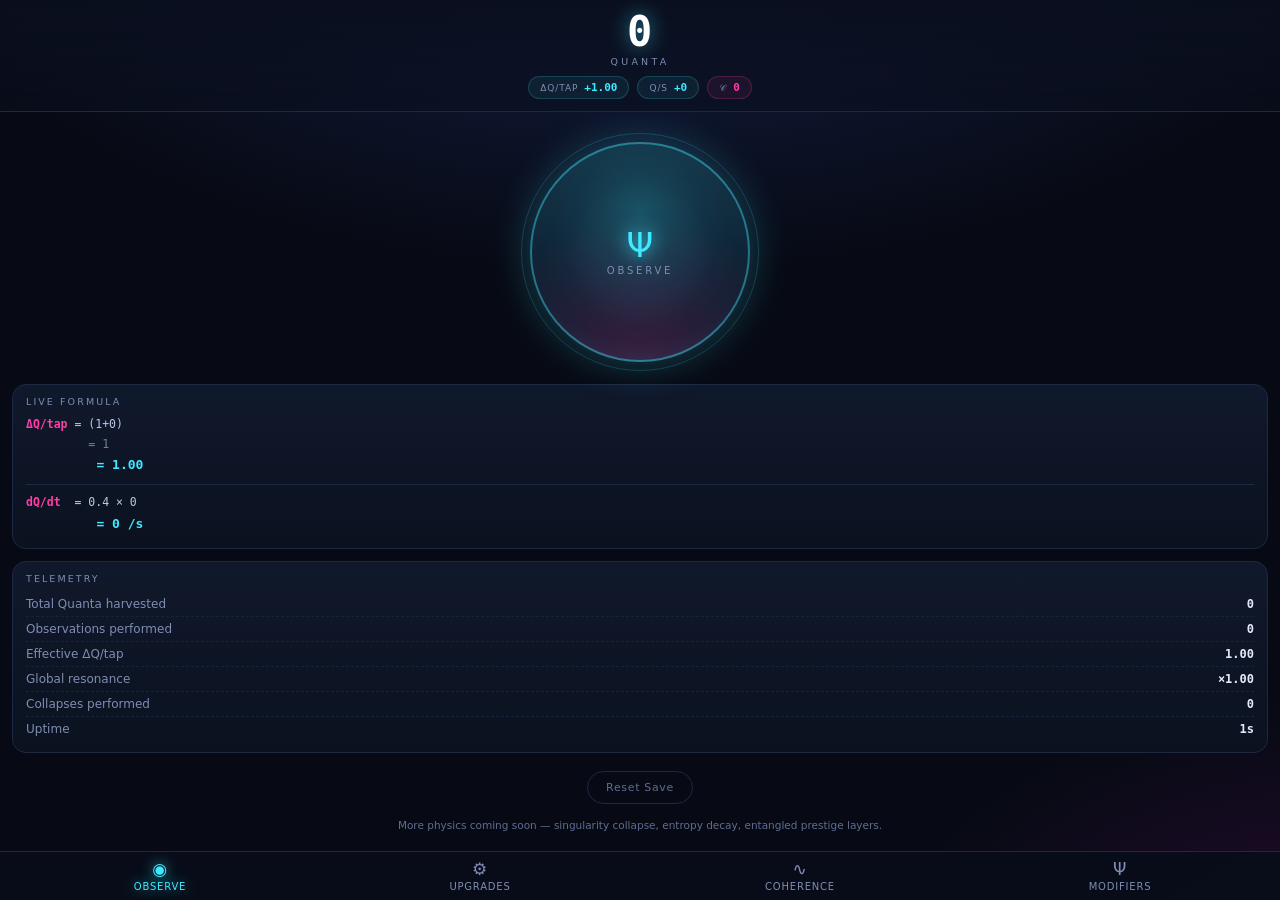
==== index.html @ 3d3b86b3 "Merge existing project files" ====
<!DOCTYPE html>
<html lang="en">
<head>
<meta charset="utf-8" />
<meta name="viewport" content="width=device-width,initial-scale=1,maximum-scale=1,user-scalable=no,viewport-fit=cover" />
<meta name="theme-color" content="#070a14" />
<meta name="apple-mobile-web-app-capable" content="yes" />
<title>QUANTA — Incremental Physics</title>
<style>
  :root{
    --panel:#101728;
    --line:#1d2942;
    --txt:#e2e9fb;
    --dim:#7f8db3;
    --cyan:#3fe9ff;
    --mag:#ff3ea5;
    --gold:#ffd166;
    --grn:#4dffa6;
    --mono: ui-monospace, SFMono-Regular, Menlo, Consolas, monospace;
  }

  *{ box-sizing:border-box; -webkit-tap-highlight-color:transparent; }
  html,body{ margin:0; padding:0; }

  body{
    height:100vh;
    height:100dvh;
    display:flex;
    flex-direction:column;
    overflow:hidden;
    color:var(--txt);
    font-family: ui-sans-serif, system-ui, -apple-system, "Segoe UI", Roboto, sans-serif;
    background:
      radial-gradient(1200px 620px at 50% -12%, #16224a 0%, transparent 62%),
      radial-gradient(800px 520px at 105% 112%, #2a0b32 0%, transparent 60%),
      #070a14;
    user-select:none;
    -webkit-user-select:none;
    padding-top:env(safe-area-inset-top);
  }

  /* ================= HUD ================= */
  #hud{
    flex:0 0 auto;
    padding:10px 14px 12px;
    text-align:center;
    border-bottom:1px solid var(--line);
    background:linear-gradient(180deg, rgba(10,15,30,.96), rgba(10,15,30,.55));
    backdrop-filter: blur(10px);
    -webkit-backdrop-filter: blur(10px);
  }
  .qval{
    font-family:var(--mono);
    font-size:clamp(26px, 9.5vw, 42px);
    font-weight:700;
    line-height:1.05;
    letter-spacing:.5px;
    color:#fff;
    text-shadow:0 0 20px rgba(63,233,255,.55);
  }
  .qlabel{ margin-top:2px; font-size:9.5px; letter-spacing:.34em; color:var(--dim); }
  .hud-sub{ display:flex; gap:8px; justify-content:center; margin-top:9px; flex-wrap:wrap; }
  .pill{
    display:flex; align-items:baseline; gap:6px;
    padding:4px 11px;
    border-radius:999px;
    font-size:11px;
    background:rgba(63,233,255,.07);
    border:1px solid rgba(63,233,255,.18);
  }
  .pill.c{ background:rgba(255,62,165,.07); border-color:rgba(255,62,165,.22); }
  .pill.c .v{ color:var(--mag); }
  .pill .k{ font-size:9px; letter-spacing:.1em; color:var(--dim); }
  .pill .v{ font-family:var(--mono); font-weight:600; color:var(--cyan); }

  /* ================= VIEWS ================= */
  #views{
    flex:1 1 auto;
    min-height:0;
    overflow-y:auto;
    -webkit-overflow-scrolling:touch;
    overscroll-behavior:contain;
    padding:14px 12px 24px;
  }
  .view{ display:none; }
  .view.active{ display:block; animation:fadeIn .18s ease; }
  @keyframes fadeIn{ from{opacity:0; transform:translateY(6px);} to{opacity:1; transform:none;} }

  /* ================= TAP ================= */
  .tapWrap{ position:relative; display:flex; justify-content:center; padding:16px 0 10px; }
  #tapBtn{
    position:relative;
    width:min(58vw, 220px);
    aspect-ratio:1;
    border-radius:50%;
    border:2px solid rgba(63,233,255,.45);
    background:
      radial-gradient(circle at 50% 32%, rgba(63,233,255,.30), rgba(63,233,255,.05) 58%, transparent 70%),
      radial-gradient(circle at 50% 105%, rgba(255,62,165,.20), transparent 62%),
      #0b1224;
    color:#fff;
    font-family:inherit;
    display:flex; flex-direction:column; align-items:center; justify-content:center; gap:3px;
    cursor:pointer;
    touch-action:manipulation;
    box-shadow: 0 0 40px rgba(63,233,255,.28), inset 0 0 44px rgba(63,233,255,.12);
    transition:transform .07s ease, box-shadow .15s ease;
  }
  #tapBtn::after{
    content:''; position:absolute; inset:-11px; border-radius:50%;
    border:1px solid rgba(63,233,255,.18);
    animation:pulse 2.8s ease-out infinite;
    pointer-events:none;
  }
  @keyframes pulse{
    0%{ transform:scale(.92); opacity:.85; }
    70%{ transform:scale(1.14); opacity:0; }
    100%{ opacity:0; }
  }
  #tapBtn.pressed{
    transform:scale(.94);
    box-shadow: 0 0 66px rgba(63,233,255,.55), inset 0 0 64px rgba(63,233,255,.26);
  }
  .tap-glyph{ font-size:34px; line-height:1; color:var(--cyan); text-shadow:0 0 18px var(--cyan); }
  .tap-text{ font-size:10px; letter-spacing:.28em; color:var(--dim); }

  .floatHost{ position:absolute; inset:0; pointer-events:none; overflow:visible; }
  .floater{
    position:absolute; bottom:8px; left:50%;
    font-family:var(--mono); font-size:15px; font-weight:700;
    color:var(--cyan); text-shadow:0 0 14px currentColor;
    pointer-events:none; white-space:nowrap;
    animation:floatUp .95s ease-out forwards;
  }
  .floater.c{ color:var(--mag); }
  @keyframes floatUp{
    0%{ opacity:0; transform:translate(-50%,0) scale(.8); }
    14%{ opacity:1; }
    100%{ opacity:0; transform:translate(calc(-50% + var(--dx)), -118px) scale(1.18); }
  }

  /* ================= PANELS ================= */
  .panel{
    margin-top:12px;
    padding:11px 13px;
    border-radius:14px;
    background:linear-gradient(180deg, rgba(17,26,46,.9), rgba(11,18,32,.9));
    border:1px solid var(--line);
  }
  .panel-title{
    font-size:9.5px; letter-spacing:.22em; color:var(--dim);
    margin-bottom:8px; text-transform:uppercase;
  }

  .formula{
    font-family:var(--mono); font-size:11.5px; line-height:1.7;
    color:#b9c7e6; overflow-x:auto; white-space:nowrap; padding-bottom:2px;
  }
  .f-k{ color:var(--mag); font-weight:700; }
  .f-dim{ color:#6f7ea5; }
  .f-res{ color:var(--cyan); font-weight:700; font-size:13px; }
  .f-cap{ color:var(--gold); font-weight:700; }
  .f-sep{ height:1px; background:var(--line); margin:8px 0; }

  .stat-row{
    display:flex; justify-content:space-between; align-items:baseline;
    padding:5px 0; font-size:12px; color:var(--dim);
    border-bottom:1px dashed rgba(29,41,66,.7);
  }
  .stat-row:last-child{ border-bottom:0; }
  .stat-row b{ font-family:var(--mono); color:var(--txt); font-weight:600; }

  /* ================= CARDS ================= */
  .list{ display:flex; flex-direction:column; gap:9px; }
  .card{
    width:100%; display:block; text-align:left; font-family:inherit;
    padding:11px 13px; border-radius:14px;
    border:1px solid var(--line);
    background:linear-gradient(180deg,#111a2e,#0b1220);
    color:var(--txt); cursor:pointer;
    transition:border-color .15s, box-shadow .15s, transform .07s;
  }
  .card.can{ border-color:rgba(77,255,166,.5); box-shadow:0 0 20px rgba(77,255,166,.13); }
  .card.can:active{ transform:scale(.985); }
  .card.poor{ opacity:.55; }
  .card.flash{ animation:buyFlash .4s ease; }
  @keyframes buyFlash{
    0%{ background:#173a2c; border-color:rgba(77,255,166,.9); }
    100%{ }
  }
  .card-top{ display:flex; justify-content:space-between; align-items:baseline; gap:8px; }
  .card-name{ font-size:14px; font-weight:650; }
  .card-name .sym{ color:var(--mag); text-shadow:0 0 12px rgba(255,62,165,.8); }
  .card-lv{ font-family:var(--mono); font-size:10px; letter-spacing:.05em; color:var(--dim); white-space:nowrap; }
  .card-flavor{ margin-top:3px; font-size:11px; line-height:1.35; color:var(--dim); }
  .card-effect{ margin-top:6px; font-family:var(--mono); font-size:11.5px; color:var(--cyan); }
  .card-cost{ margin-top:8px; font-family:var(--mono); font-size:13px; font-weight:700; color:var(--gold); }
  .card.poor .card-cost{ color:#8a6a2a; }
  .card.mag.can{ border-color:rgba(255,62,165,.5); box-shadow:0 0 20px rgba(255,62,165,.14); }
  .card.mag .card-effect{ color:var(--mag); }
  .card.mag .card-cost{ color:var(--mag); }

  /* ================= WAVE ================= */
  .wave-wrap{ position:relative; }
  #waveCanvas{
    display:block; width:100%; height:96px; border-radius:10px;
    background:
      radial-gradient(120% 140% at 50% 130%, rgba(63,233,255,.09), transparent 70%),
      #070c18;
    border:1px solid var(--line);
  }
  .wave-readout{
    display:flex; justify-content:space-between; align-items:baseline; margin-top:7px;
  }
  .wq-label{ font-size:9px; letter-spacing:.24em; color:var(--dim); }
  .wq-val{ font-family:var(--mono); font-size:16px; font-weight:700; color:var(--cyan); }
  .wq-val.hot{ color:var(--grn); text-shadow:0 0 14px rgba(77,255,166,.8); }

  .collapse-btn{
    width:100%; margin-top:12px; padding:11px 14px 12px;
    border-radius:14px;
    border:1px solid rgba(63,233,255,.35);
    background:linear-gradient(180deg, rgba(63,233,255,.15), rgba(63,233,255,.03));
    color:#fff; font-family:inherit; cursor:pointer;
    display:grid; grid-template-columns:1fr auto; gap:2px 10px; text-align:left;
    touch-action:manipulation;
    transition:transform .07s, box-shadow .15s, border-color .15s;
  }
  .collapse-btn:active{ transform:scale(.985); }
  .collapse-btn.hot{
    border-color:rgba(77,255,166,.8);
    box-shadow:0 0 28px rgba(77,255,166,.35);
  }
  .collapse-btn.poor{ opacity:.45; }
  .cb-main{ font-size:14px; font-weight:700; letter-spacing:.16em; grid-column:1; }
  .cb-gain{ font-family:var(--mono); font-size:15px; font-weight:700; color:var(--mag); grid-column:2; grid-row:1; }
  .cb-cost{ grid-column:1/-1; font-family:var(--mono); font-size:11px; color:var(--gold); margin-top:2px; }

  .hint{
    margin:14px 2px 0; font-size:10.5px; line-height:1.5;
    color:#5f6d92; text-align:center;
  }
  .ghost{
    display:block; margin:18px auto 0; padding:9px 18px;
    border-radius:999px; border:1px solid var(--line);
    background:transparent; color:#5f6d92;
    font-family:inherit; font-size:11px; letter-spacing:.06em; cursor:pointer;
  }
  .ghost:active{ background:rgba(255,62,165,.1); color:var(--mag); }

  /* ================= TABS ================= */
  #tabs{
    flex:0 0 auto; display:flex;
    border-top:1px solid var(--line);
    background:rgba(9,13,25,.96);
    backdrop-filter:blur(12px); -webkit-backdrop-filter:blur(12px);
    padding-bottom:env(safe-area-inset-bottom);
  }
  .tab{
    flex:1; display:flex; flex-direction:column; align-items:center; gap:3px;
    padding:9px 0 8px; border:0; background:none;
    color:var(--dim); font-family:inherit; font-size:10px; letter-spacing:.08em;
    cursor:pointer; transition:color .15s;
  }
  .tab .ic{ font-size:17px; line-height:1; }
  .tab.active{ color:var(--cyan); text-shadow:0 0 14px rgba(63,233,255,.75); }

  /* ================= TOAST ================= */
  #toast{
    position:fixed; left:50%; top:calc(14px + env(safe-area-inset-top));
    transform:translate(-50%,-18px); max-width:90vw;
    padding:8px 15px; border-radius:999px;
    border:1px solid rgba(63,233,255,.35);
    background:rgba(20,30,50,.97);
    color:var(--cyan); font-family:var(--mono); font-size:11.5px; text-align:center;
    opacity:0; pointer-events:none;
    transition:opacity .3s, transform .3s; z-index:50;
  }
  #toast.show{ opacity:1; transform:translate(-50%,0); }
</style>
</head>
<body>

<header id="hud">
  <div class="qval" id="quantaVal">0</div>
  <div class="qlabel">QUANTA</div>
  <div class="hud-sub">
    <div class="pill"><span class="k">ΔQ/TAP</span><span class="v" id="tapVal">+1.00</span></div>
    <div class="pill"><span class="k">Q/S</span><span class="v" id="qpsVal">+0.00</span></div>
    <div class="pill c"><span class="k">𝒞</span><span class="v" id="cohVal">0</span></div>
  </div>
</header>

<main id="views">

  <!-- ================= OBSERVE ================= -->
  <section class="view active" data-view="observe">
    <div class="tapWrap">
      <button id="tapBtn" aria-label="Observe">
        <span class="tap-glyph">Ψ</span>
        <span class="tap-text">OBSERVE</span>
      </button>
      <div class="floatHost" id="floaters"></div>
    </div>

    <div class="panel">
      <div class="panel-title">Live Formula</div>
      <div class="formula" id="formula"></div>
    </div>

    <div class="panel">
      <div class="panel-title">Telemetry</div>
      <div class="stat-row"><span>Total Quanta harvested</span><b id="statTotal">0</b></div>
      <div class="stat-row"><span>Observations performed</span><b id="statTaps">0</b></div>
      <div class="stat-row"><span>Effective ΔQ/tap</span><b id="statTapGain">1.00</b></div>
      <div class="stat-row"><span>Global resonance</span><b id="statGlobal">×1.00</b></div>
      <div class="stat-row"><span>Collapses performed</span><b id="statCollapses">0</b></div>
      <div class="stat-row"><span>Uptime</span><b id="statTime">0s</b></div>
    </div>

    <button class="ghost" id="resetBtn">Reset Save</button>
    <div class="hint">More physics coming soon — singularity collapse, entropy decay, entangled prestige layers.</div>
  </section>

  <!-- ================= UPGRADES ================= -->
  <section class="view" data-view="upgrades">
    <div class="list" id="upgradeList"></div>
    <div class="hint">
      Upgrades cost Quanta and grow geometrically. The Saturation Buffer raises the
      softcap thresholds — past the cap, extra output is compressed logarithmically.
    </div>
  </section>

  <!-- ================= COHERENCE ================= -->
  <section class="view" data-view="coherence">
    <div class="panel">
      <div class="panel-title">Coherence Wave</div>
      <div class="wave-wrap">
        <canvas id="waveCanvas"></canvas>
        <div class="floatHost" id="cohFloaters"></div>
      </div>
      <div class="wave-readout">
        <span class="wq-label">WAVE QUALITY</span>
        <span class="wq-val" id="waveQuality">×1.00</span>
      </div>
      <button class="collapse-btn" id="collapseBtn">
        <span class="cb-main">COLLAPSE</span>
        <span class="cb-gain" id="collapseGain">+0 𝒞</span>
        <span class="cb-cost">cost <span id="collapseCost">25</span> Q</span>
      </button>
    </div>

    <div class="panel">
      <div class="panel-title">Phase Upgrades</div>
      <div class="list" id="phaseList"></div>
    </div>

    <div class="hint">
      Coherence yield = base × (0.1 + 0.9 × wave). Time your collapses into the peaks.
      Stabilizers raise the wave floor, so the troughs hurt less.
    </div>
  </section>

  <!-- ================= MODIFIERS ================= -->
  <section class="view" data-view="modifiers">
    <div class="list" id="modifierList"></div>
    <div class="hint">
      Weighted modifiers: each level adds a fixed fraction to its channel.
      Ψ → observation, Φ → automation, Λ → every channel (including nothing else — yet).
    </div>
  </section>

</main>

<nav id="tabs">
  <button class="tab active" data-tab="observe"><span class="ic">◉</span><span>OBSERVE</span></button>
  <button class="tab" data-tab="upgrades"><span class="ic">⚙</span><span>UPGRADES</span></button>
  <button class="tab" data-tab="coherence"><span class="ic">∿</span><span>COHERENCE</span></button>
  <button class="tab" data-tab="modifiers"><span class="ic">Ψ</span><span>MODIFIERS</span></button>
</nav>

<div id="toast"></div>

<script type="module">
/* =========================================================================
   QUANTA — prototype incremental
   -------------------------------------------------------------------------
   Module map (each IIFE is a self-contained namespace; they can be split
   into real files 1:1 whenever the project outgrows a single page):

     Format  — number / duration formatting
     Config  — all tunable constants and data-driven definitions
     State   — the save object
     Wave    — the coherence waveform + stabilization math
     Calc    — every derived value (gains, multipliers, softcaps)
     Save    — localStorage persistence + offline catch-up
     UI      — DOM construction and rendering
     Game    — actions, input wiring, main loop, boot
   ========================================================================= */


/* =========================================================================
   Format
   ========================================================================= */
const Format = (() => {
  const SUFFIX = ['','K','M','B','T','Qa','Qi','Sx','Sp','Oc','No','Dc',
                  'UDc','DDc','TDc','QaDc','QiDc','SxDc','SpDc','OcDc','NoDc',
                  'Vg','UVg','DVg','TVg','QaVg','QiVg','SxVg','SpVg','OcVg','NoVg'];

  function num(n){
    if (!isFinite(n)) return n > 0 ? '∞' : '−∞';
    if (n < 0) return '−' + num(-n);
    if (n === 0) return '0';
    if (n < 0.01) return n.toExponential(2);
    if (n < 10) return n.toFixed(2);
    if (n < 100) return n.toFixed(1);
    if (n < 1000) return Math.floor(n).toString();

    const tier = Math.floor(Math.log10(n) / 3);
    if (tier < SUFFIX.length){
      const s = n / Math.pow(1000, tier);
      const d = s < 10 ? 2 : s < 100 ? 1 : 0;
      return s.toFixed(d) + SUFFIX[tier];
    }
    const e = Math.floor(Math.log10(n));
    return (n / Math.pow(10, e)).toFixed(2) + 'e' + e;
  }

  function time(sec){
    sec = Math.max(0, Math.floor(sec));
    const h = Math.floor(sec / 3600);
    const m = Math.floor((sec % 3600) / 60);
    const s = sec % 60;
    if (h > 0) return h + 'h ' + m + 'm';
    if (m > 0) return m + 'm ' + s + 's';
    return s + 's';
  }

  // Short form for formula lines — trims pointless decimals.
  function plain(v){
    const r = Math.round(v * 100) / 100;
    return Number.isInteger(r) ? String(r) : r.toFixed(2);
  }

  return { num, time, plain };
})();


/* =========================================================================
   Config — every knob lives here
   ========================================================================= */
const Config = (() => {

  const SAVE_KEY        = 'quanta_save_v2';
  const RESONANCE_BASE  = 1.25;   // Resonance Cascade: ×1.25 per level, all channels
  const PHASE_BASE      = 1.15;   // Phase Lock:       ×1.15 per level, all channels
  const COHERENCE_BASE  = 1.80;   // Harmonic Amp:     ×1.80 coherence per level
  const OFFLINE_CAP     = 8 * 3600;

  /* ---- Quanta upgrades ---- */
  const UPGRADES = [
    {
      id: 'observer',
      name: 'Observer Precision',
      flavor: 'Sharper measurement collapses the wavefunction into more quanta.',
      cost:   lv => 10 * Math.pow(1.55, lv),
      effect: lv => '+' + lv + ' base observation yield'
    },
    {
      id: 'collector',
      name: 'Vacuum Collector',
      flavor: 'Drone lattices siphon zero-point fluctuations automatically.',
      cost:   lv => 25 * Math.pow(1.62, lv),
      effect: lv => '+' + Format.num(0.4 * lv) + ' Q/s'
    },
    {
      id: 'resonance',
      name: 'Resonance Cascade',
      flavor: 'Constructive interference amplifies every measurement channel.',
      cost:   lv => 400 * Math.pow(4.2, lv),
      effect: lv => '×' + Format.num(Math.pow(RESONANCE_BASE, lv)) + ' to ALL gains'
    },
    {
      id: 'buffer',
      name: 'Saturation Buffer',
      flavor: 'Widens the flux ceiling. Past the cap, output compresses as a power law.',
      cost:   lv => 2000 * Math.pow(8, lv),
      effect: lv => 'softcap threshold ×' + Format.num(Math.pow(2.5, lv))
    }
  ];

  /* ---- Weighted modifiers ---- */
  const MODIFIERS = [
    { id:'psi', sym:'Ψ', name:'Wavefunction Weight', weight:0.10, target:'tap',
      flavor:'Adds 10% of base per level to observation yield.',
      cost: lv => 40 * Math.pow(2.35, lv) },
    { id:'phi', sym:'Φ', name:'Entanglement Weight', weight:0.12, target:'auto',
      flavor:'Adds 12% of base per level to automatic yield.',
      cost: lv => 70 * Math.pow(2.35, lv) },
    { id:'lam', sym:'Λ', name:'Cosmological Weight', weight:0.06, target:'all',
      flavor:'Adds 6% of base per level to every channel.',
      cost: lv => 300 * Math.pow(3.1, lv) }
  ];

  /* ---- Phase (coherence) upgrades ---- */
  const PHASE_UPGRADES = [
    {
      id: 'stab',
      name: 'Stabilizer',
      flavor: 'Pins the coherence wave upward. Raises the trough of the oscillation.',
      cost:   lv => 4 * Math.pow(1.9, lv),
      effect: lv => 'wave floor ' + Format.plain(WaveFloor.at(lv)) + ' → ' + Format.plain(WaveFloor.at(lv + 1))
    },
    {
      id: 'harm',
      name: 'Harmonic Amplifier',
      flavor: 'Resonant cavities stack the collapsed amplitude.',
      cost:   lv => 12 * Math.pow(2.1, lv),
      effect: lv => '×' + Format.num(Math.pow(COHERENCE_BASE, lv)) + ' coherence per collapse'
    },
    {
      id: 'lock',
      name: 'Phase Lock',
      flavor: 'Locked coherence bleeds back into ordinary quanta production.',
      cost:   lv => 30 * Math.pow(2.4, lv),
      effect: lv => '×' + Format.num(Math.pow(PHASE_BASE, lv)) + ' to ALL quanta gains'
    }
  ];

  /* ---- Softcaps (the AD-style flattening) ----
     value' = base * (value/base)^pow   when value > base          */
  const SOFTCAP = {
    tap:  { base: 250, pow: 0.72 },
    auto: { base: 150, pow: 0.70 }
  };
  const BUFFER_MULT = 2.5;   // threshold multiplier per Saturation Buffer level

  /* ---- Waveform shape ---- */
  const WAVE = {
    speed:  1.55,   // base angular rate
    a1:     0.30,   // fundamental amplitude
    a2:     0.11,   // second harmonic
    a3:     0.06,   // third harmonic
    span:   3.2,    // seconds of history drawn on the oscilloscope
    floorStep: 0.08,
    floorMax:  0.80
  };

  return {
    SAVE_KEY, RESONANCE_BASE, PHASE_BASE, COHERENCE_BASE, OFFLINE_CAP,
    UPGRADES, MODIFIERS, PHASE_UPGRADES, SOFTCAP, BUFFER_MULT, WAVE
  };
})();

/* Wave floor lives here so Config's effect strings can reference it without
   depending on State (which doesn't exist yet at definition time). */
const WaveFloor = (() => ({
  at(lv){ return Math.min(Config.WAVE.floorMax, Config.WAVE.floorStep * lv); }
}))();


/* =========================================================================
   State
   ========================================================================= */
const State = (() => {
  function blank(){
    return {
      quanta: 0,
      total: 0,
      taps: 0,
      coherence: 0,
      collapses: 0,
      start: Date.now(),
      lastSave: Date.now(),
      up:  { observer: 0, collector: 0, resonance: 0, buffer: 0 },
      mod: { psi: 0, phi: 0, lam: 0 },
      cUp: { stab: 0, harm: 0, lock: 0 }
    };
  }

  let s = blank();

  return {
    get: () => s,
    reset(){ s = blank(); return s; },
    replace(next){ s = next; return s; },
    blank
  };
})();


/* =========================================================================
   Wave — the coherence waveform
   ========================================================================= */
const Wave = (() => {
  const W = Config.WAVE;

  // Raw, unclamped interference pattern in roughly [0, 1].
  function raw(t){
    return 0.5
      + W.a1 * Math.sin(t * W.speed)
      + W.a2 * Math.sin(t * W.speed * 2.7 + 1.3)
      + W.a3 * Math.sin(t * W.speed * 4.3 + 2.1);
  }

  function floor(){
    return WaveFloor.at(State.get().cUp.stab);
  }

  // Normalised wave value in [floor, 1].
  function value(t){
    const f = floor();
    const r = Math.min(1, Math.max(0, raw(t)));
    return f + (1 - f) * r;
  }

  // Multiplier applied to the base coherence yield: 0.1 .. 1.0
  function quality(t){
    return 0.1 + 0.9 * value(t);
  }

  return { raw, floor, value, quality };
})();


/* =========================================================================
   Calc — every derived number
   ========================================================================= */
const Calc = (() => {

  function softcapThreshold(kind){
    return Config.SOFTCAP[kind].base * Math.pow(Config.BUFFER_MULT, State.get().up.buffer);
  }

  function softcap(v, kind){
    const b = softcapThreshold(kind);
    if (v <= b) return v;
    return b * Math.pow(v / b, Config.SOFTCAP[kind].pow);
  }

  // Product of every modifier that feeds `target` ('tap' | 'auto').
  function channelMult(target){
    let m = 1;
    for (const mod of Config.MODIFIERS){
      if (mod.target === target || mod.target === 'all'){
        m *= 1 + mod.weight * (State.get().mod[mod.id] || 0);
      }
    }
    return m;
  }

  // Resonance Cascade × Phase Lock — applies to every quanta channel.
  function globalMult(){
    const s = State.get();
    return Math.pow(Config.RESONANCE_BASE, s.up.resonance)
         * Math.pow(Config.PHASE_BASE,     s.cUp.lock);
  }

  function rawTap(){
    const s = State.get();
    return (1 + s.up.observer) * channelMult('tap') * globalMult();
  }
  const tapGain = () => softcap(rawTap(), 'tap');

  function rawAuto(){
    const s = State.get();
    return 0.4 * s.up.collector * channelMult('auto') * globalMult();
  }
  const qps = () => softcap(rawAuto(), 'auto');

  // --- Coherence side ---
  const coherenceBase  = () => Math.pow(Config.COHERENCE_BASE, State.get().cUp.harm);
  const coherenceGain  = t => coherenceBase() * Wave.quality(t);
  const collapseCost   = () => 25 * Math.pow(1.35, State.get().collapses);

  return {
    softcap, softcapThreshold, channelMult, globalMult,
    rawTap, tapGain, rawAuto, qps,
    coherenceBase, coherenceGain, collapseCost
  };
})();


/* =========================================================================
   Save
   ========================================================================= */
const Save = (() => {

  const clampInt = v => Math.max(0, Math.floor(Number.isFinite(+v) ? +v : 0));
  const num      = v => (Number.isFinite(+v) ? +v : 0);

  function write(){
    const s = State.get();
    s.lastSave = Date.now();
    try { localStorage.setItem(Config.SAVE_KEY, JSON.stringify(s)); } catch(e){}
  }

  function read(){
    let raw;
    try { raw = localStorage.getItem(Config.SAVE_KEY); } catch(e){ return false; }
    if (!raw) return false;

    let parsed;
    try { parsed = JSON.parse(raw); } catch(e){ return false; }
    if (!parsed || typeof parsed !== 'object') return false;

    const def = State.blank();
    const merged = {
      quanta:    num(parsed.quanta),
      total:     num(parsed.total),
      taps:      num(parsed.taps),
      coherence: num(parsed.coherence),
      collapses: clampInt(parsed.collapses),
      start:     num(parsed.start) || Date.now(),
      lastSave:  num(parsed.lastSave) || Date.now(),
      up:  Object.assign({}, def.up,  parsed.up  || {}),
      mod: Object.assign({}, def.mod, parsed.mod || {}),
      cUp: Object.assign({}, def.cUp, parsed.cUp || {})
    };

    for (const k in merged.up)  merged.up[k]  = clampInt(merged.up[k]);
    for (const k in merged.mod) merged.mod[k] = clampInt(merged.mod[k]);
    for (const k in merged.cUp) merged.cUp[k] = clampInt(merged.cUp[k]);

    State.replace(merged);

    // Offline catch-up — passive quanta only; the wave can't be farmed while away.
    const away = Math.min((Date.now() - merged.lastSave) / 1000, Config.OFFLINE_CAP);
    if (away > 5){
      const gain = Calc.qps() * away;
      if (gain > 0){
        const s = State.get();
        s.quanta += gain;
        s.total  += gain;
        setTimeout(() => UI.toast('Offline ' + Format.time(away) + ' → +' + Format.num(gain) + ' Q'), 400);
      }
    }
    return true;
  }

  function wipe(){
    try { localStorage.removeItem(Config.SAVE_KEY); } catch(e){}
  }

  return { write, read, wipe };
})();


/* =========================================================================
   UI
   ========================================================================= */
const UI = (() => {

  const $ = sel => document.querySelector(sel);
  const refs = { up:{}, mod:{}, cUp:{} };

  let lastFormula = '';
  let toastTimer  = null;

  /* ---------------- construction ---------------- */

  function makeCard(container, def, kind){
    const el = document.createElement('button');
    el.className = 'card' + (kind === 'cUp' ? ' mag' : '');
    el.id = kind + '-' + def.id;

    const sym = def.sym ? '<span class="sym">' + def.sym + '</span> ' : '';
    el.innerHTML =
      '<div class="card-top">' +
        '<span class="card-name">' + sym + def.name + '</span>' +
        '<span class="card-lv">LV <b data-lv>0</b></span>' +
      '</div>' +
      '<div class="card-flavor">' + def.flavor + '</div>' +
      '<div class="card-effect" data-effect></div>' +
      '<div class="card-cost"><span data-cost></span> ' + (kind === 'cUp' ? '𝒞' : 'Q') + '</div>';

    el.addEventListener('click', () => Game.buy(def.id, kind));
    container.appendChild(el);

    refs[kind][def.id] = {
      el,
      lv:     el.querySelector('[data-lv]'),
      effect: el.querySelector('[data-effect]'),
      cost:   el.querySelector('[data-cost]')
    };
  }

  function build(){
    for (const def of Config.UPGRADES)       makeCard($('#upgradeList'),  def, 'up');
    for (const def of Config.MODIFIERS)      makeCard($('#modifierList'), def, 'mod');
    for (const def of Config.PHASE_UPGRADES) makeCard($('#phaseList'),    def, 'cUp');
  }

  /* ---------------- feedback ---------------- */

  function flash(domId){
    const el = document.getElementById(domId);
    if (!el) return;
    el.classList.remove('flash');
    void el.offsetWidth;
    el.classList.add('flash');
    setTimeout(() => el.classList.remove('flash'), 420);
  }

  function floater(host, text, cls){
    if (host.childElementCount > 26) host.firstElementChild.remove();
    const el = document.createElement('div');
    el.className = 'floater' + (cls ? ' ' + cls : '');
    el.textContent = text;
    el.style.left = (42 + Math.random() * 16) + '%';
    el.style.setProperty('--dx', (Math.random() * 70 - 35) + 'px');
    el.addEventListener('animationend', () => el.remove());
    host.appendChild(el);
  }

  function toast(msg){
    const el = $('#toast');
    el.textContent = msg;
    el.classList.add('show');
    clearTimeout(toastTimer);
    toastTimer = setTimeout(() => el.classList.remove('show'), 3200);
  }

  /* ---------------- rendering ---------------- */

  function renderCards(){
    const s = State.get();

    for (const def of Config.UPGRADES){
      const r = refs.up[def.id];
      const lv = s.up[def.id] || 0;
      const cost = def.cost(lv);
      r.lv.textContent = lv;
      r.effect.textContent = def.effect(lv);
      r.cost.textContent = Format.num(cost);
      r.el.classList.toggle('can',  s.quanta >= cost);
      r.el.classList.toggle('poor', s.quanta < cost);
    }

    for (const def of Config.MODIFIERS){
      const r = refs.mod[def.id];
      const lv = s.mod[def.id] || 0;
      const cost = def.cost(lv);
      r.lv.textContent = lv;
      r.effect.textContent = def.sym + ' ×' + Format.plain(1 + def.weight * lv) +
                             '  →  ×' + Format.plain(1 + def.weight * (lv + 1));
      r.cost.textContent = Format.num(cost);
      r.el.classList.toggle('can',  s.quanta >= cost);
      r.el.classList.toggle('poor', s.quanta < cost);
    }

    for (const def of Config.PHASE_UPGRADES){
      const r = refs.cUp[def.id];
      const lv = s.cUp[def.id] || 0;
      const cost = def.cost(lv);
      r.lv.textContent = lv;
      r.effect.textContent = def.effect(lv);
      r.cost.textContent = Format.num(cost);
      r.el.classList.toggle('can',  s.coherence >= cost);
      r.el.classList.toggle('poor', s.coherence < cost);
    }
  }

  function renderFormula(){
    const s = State.get();

    /* --- observation channel --- */
    const tT = ['(1+' + s.up.observer + ')'], tV = [1 + s.up.observer];

    for (const m of Config.MODIFIERS){
      if (m.target === 'tap' || m.target === 'all'){
        const lv = s.mod[m.id] || 0;
        if (lv > 0){ tT.push('(1+' + m.weight + '×' + lv + ')'); tV.push(1 + m.weight * lv); }
      }
    }
    if (s.up.resonance > 0){
      tT.push('(1.25^' + s.up.resonance + ')'); tV.push(Math.pow(Config.RESONANCE_BASE, s.up.resonance));
    }
    if (s.cUp.lock > 0){
      tT.push('(1.15^' + s.cUp.lock + ')'); tV.push(Math.pow(Config.PHASE_BASE, s.cUp.lock));
    }

    const tRaw = tV.reduce((a, b) => a * b, 1);
    const tCap = Calc.softcapThreshold('tap');
    const tFin = Calc.softcap(tRaw, 'tap');

    /* --- automation channel --- */
    const aT = ['0.4', String(s.up.collector)], aV = [0.4, s.up.collector];

    for (const m of Config.MODIFIERS){
      if (m.target === 'auto' || m.target === 'all'){
        const lv = s.mod[m.id] || 0;
        if (lv > 0){ aT.push('(1+' + m.weight + '×' + lv + ')'); aV.push(1 + m.weight * lv); }
      }
    }
    if (s.up.resonance > 0){
      aT.push('(1.25^' + s.up.resonance + ')'); aV.push(Math.pow(Config.RESONANCE_BASE, s.up.resonance));
    }
    if (s.cUp.lock > 0){
      aT.push('(1.15^' + s.cUp.lock + ')'); aV.push(Math.pow(Config.PHASE_BASE, s.cUp.lock));
    }

    const aRaw = aV.reduce((a, b) => a * b, 1);
    const aCap = Calc.softcapThreshold('auto');
    const aFin = Calc.softcap(aRaw, 'auto');

    const capLine = (raw, cap, fin, label) =>
      raw > cap
        ? '<div class="f-cap">' + label + ' ' + Format.num(raw) + ' exceeds cap ' +
          Format.num(cap) + ' → ' + Format.num(fin) + '</div>'
        : '';

    const html =
      '<div><span class="f-k">ΔQ/tap</span> = ' + tT.join(' × ') + '</div>' +
      '<div class="f-dim">&nbsp;&nbsp;&nbsp;&nbsp;&nbsp;&nbsp;&nbsp;&nbsp;&nbsp;= ' + tV.map(Format.plain).join(' × ') + '</div>' +
      '<div class="f-res">&nbsp;&nbsp;&nbsp;&nbsp;&nbsp;&nbsp;&nbsp;&nbsp;&nbsp;= ' + Format.num(tFin) + '</div>' +
      capLine(tRaw, tCap, tFin, 'softcap:') +
      '<div class="f-sep"></div>' +
      '<div><span class="f-k">dQ/dt</span> &nbsp;= ' + aT.join(' × ') + '</div>' +
      '<div class="f-res">&nbsp;&nbsp;&nbsp;&nbsp;&nbsp;&nbsp;&nbsp;&nbsp;&nbsp;= ' + Format.num(aFin) + ' /s</div>' +
      capLine(aRaw, aCap, aFin, 'softcap:');

    if (html !== lastFormula){
      lastFormula = html;
      $('#formula').innerHTML = html;
    }
  }

  function renderHUD(){
    const s = State.get();
    const t = Game.clock();

    $('#quantaVal').textContent = Format.num(s.quanta);
    $('#tapVal').textContent    = '+' + Format.num(Calc.tapGain());
    $('#qpsVal').textContent    = '+' + Format.num(Calc.qps());
    $('#cohVal').textContent    = Format.num(s.coherence);

    // --- coherence panel ---
    const q = Wave.quality(t);
    const wq = $('#waveQuality');
    wq.textContent = '×' + Format.plain(q);
    wq.classList.toggle('hot', q > 0.9);

    const gain = Calc.coherenceGain(t);
    const cost = Calc.collapseCost();
    $('#collapseGain').textContent = '+' + Format.num(gain) + ' 𝒞';
    $('#collapseCost').textContent = Format.num(cost);

    const btn = $('#collapseBtn');
    btn.classList.toggle('hot',  q > 0.9);
    btn.classList.toggle('poor', s.quanta < cost);
  }

  function renderStats(){
    const s = State.get();
    $('#statTotal').textContent     = Format.num(s.total);
    $('#statTaps').textContent      = Format.num(s.taps);
    $('#statTapGain').textContent   = Format.num(Calc.tapGain());
    $('#statGlobal').textContent    = '×' + Format.num(Calc.globalMult());
    $('#statCollapses').textContent = Format.num(s.collapses);
    $('#statTime').textContent      = Format.time((Date.now() - s.start) / 1000);
  }

  function render(){
    renderHUD();
    renderCards();
    renderFormula();
    renderStats();
  }

  return { build, render, renderHUD, renderCards, flash, floater, toast, refs };
})();


/* =========================================================================
   WaveScope — canvas oscilloscope for the coherence panel
   ========================================================================= */
const WaveScope = (() => {
  let canvas, ctx, W = 0, H = 0, ready = false, visible = false;

  function resize(){
    if (!canvas) return;
    const rect = canvas.getBoundingClientRect();
    if (rect.width < 2 || rect.height < 2){ ready = false; return; }

    const dpr = Math.min(window.devicePixelRatio || 1, 2);
    canvas.width  = Math.round(rect.width  * dpr);
    canvas.height = Math.round(rect.height * dpr);
    ctx.setTransform(dpr, 0, 0, dpr, 0, 0);
    W = rect.width; H = rect.height;
    ready = true;
  }

  function init(){
    canvas = document.getElementById('waveCanvas');
    if (!canvas) return;
    ctx = canvas.getContext('2d');
  }

  function setVisible(v){
    visible = v;
    if (v) requestAnimationFrame(resize);
  }

  function draw(){
    if (!visible || !ready || !ctx) return;

    const t = Game.clock();
    const span = Config.WAVE.span;
    const N = 96;
    const pad = 6;
    const ih = H - pad * 2;

    ctx.clearRect(0, 0, W, H);

    // --- stabilized floor guide ---
    const f = Wave.floor();
    if (f > 0.001){
      const fy = H - pad - f * ih;
      ctx.beginPath();
      ctx.setLineDash([3, 5]);
      ctx.moveTo(0, fy); ctx.lineTo(W, fy);
      ctx.strokeStyle = 'rgba(255, 62, 165, 0.35)';
      ctx.lineWidth = 1;
      ctx.stroke();
      ctx.setLineDash([]);
    }

    // --- sample the waveform ---
    const pts = new Array(N + 1);
    for (let i = 0; i <= N; i++){
      const tt = t - span + (i / N) * span;
      const v = Wave.value(tt);
      pts[i] = [(i / N) * W, H - pad - v * ih];
    }

    // --- filled area ---
    ctx.beginPath();
    ctx.moveTo(0, H);
    for (let i = 0; i <= N; i++) ctx.lineTo(pts[i][0], pts[i][1]);
    ctx.lineTo(W, H);
    ctx.closePath();
    const grad = ctx.createLinearGradient(0, 0, 0, H);
    grad.addColorStop(0, 'rgba(63, 233, 255, 0.32)');
    grad.addColorStop(1, 'rgba(63, 233, 255, 0.02)');
    ctx.fillStyle = grad;
    ctx.fill();

    // --- trace ---
    const cur = Wave.value(t);
    const hot = cur > 0.88;
    ctx.beginPath();
    ctx.moveTo(pts[0][0], pts[0][1]);
    for (let i = 1; i <= N; i++) ctx.lineTo(pts[i][0], pts[i][1]);
    ctx.strokeStyle = hot ? '#4dffa6' : '#3fe9ff';
    ctx.lineWidth = 2;
    ctx.lineJoin = 'round';
    ctx.shadowColor = ctx.strokeStyle;
    ctx.shadowBlur = 12;
    ctx.stroke();
    ctx.shadowBlur = 0;

    // --- head marker ---
    const hy = H - pad - cur * ih;
    ctx.beginPath();
    ctx.arc(W - 2, hy, 3.5, 0, Math.PI * 2);
    ctx.fillStyle = hot ? '#4dffa6' : '#3fe9ff';
    ctx.shadowColor = ctx.fillStyle;
    ctx.shadowBlur = 16;
    ctx.fill();
    ctx.shadowBlur = 0;
  }

  return { init, resize, setVisible, draw };
})();


/* =========================================================================
   Game — actions, input, main loop
   ========================================================================= */
const Game = (() => {

  const T0 = performance.now();
  const clock = () => (performance.now() - T0) / 1000;

  let lastFrame = performance.now();
  let renderAcc = 0;
  let lastWall  = Date.now();

  /* ---------------- actions ---------------- */

  function observe(){
    const gain = Calc.tapGain();
    const s = State.get();

    s.quanta += gain;
    s.total  += gain;
    s.taps   += 1;

    UI.floater(document.getElementById('floaters'), '+' + Format.num(gain));
    if (navigator.vibrate){ try { navigator.vibrate(8); } catch(e){} }
  }

  function collapse(){
    const s = State.get();
    const cost = Calc.collapseCost();
    if (s.quanta < cost) return;

    const gain = Calc.coherenceGain(clock());

    s.quanta     -= cost;
    s.coherence  += gain;
    s.collapses  += 1;

    UI.floater(document.getElementById('cohFloaters'), '+' + Format.num(gain) + ' 𝒞', 'c');
    if (navigator.vibrate){ try { navigator.vibrate(12); } catch(e){} }

    UI.render();
    Save.write();
  }

  function buy(id, kind){
    const s = State.get();
    const defs  = kind === 'up' ? Config.UPGRADES : kind === 'mod' ? Config.MODIFIERS : Config.PHASE_UPGRADES;
    const store = kind === 'up' ? s.up : kind === 'mod' ? s.mod : s.cUp;
    const bank  = kind === 'cUp' ? s.coherence : s.quanta;

    const def = defs.find(d => d.id === id);
    if (!def) return;

    const lv   = store[id] || 0;
    const cost = def.cost(lv);
    if (bank < cost) return;

    if (kind === 'cUp') s.coherence -= cost;
    else                s.quanta    -= cost;

    store[id] = lv + 1;

    UI.flash(kind + '-' + id);
    UI.render();
    Save.write();
  }

  /* ---------------- input ---------------- */

  function wireInputs(){
    const tapBtn = document.getElementById('tapBtn');

    tapBtn.addEventListener('pointerdown', e => {
      e.preventDefault();
      tapBtn.classList.add('pressed');
      observe();
    });
    const release = () => tapBtn.classList.remove('pressed');
    tapBtn.addEventListener('pointerup', release);
    tapBtn.addEventListener('pointercancel', release);
    tapBtn.addEventListener('pointerleave', release);

    const colBtn = document.getElementById('collapseBtn');
    colBtn.addEventListener('pointerdown', e => {
      e.preventDefault();
      collapse();
    });

    // --- tabs ---
    document.querySelectorAll('.tab').forEach(tab => {
      tab.addEventListener('click', () => {
        document.querySelectorAll('.tab').forEach(t => t.classList.toggle('active', t === tab));
        const name = tab.dataset.tab;
        document.querySelectorAll('.view').forEach(v => {
          v.classList.toggle('active', v.dataset.view === name);
        });
        document.getElementById('views').scrollTop = 0;
        WaveScope.setVisible(name === 'coherence');
        UI.render();
      });
    });

    // --- reset ---
    document.getElementById('resetBtn').addEventListener('click', () => {
      if (confirm('Erase all progress and start over?')){
        Save.wipe();
        location.reload();
      }
    });

    // --- lifecycle ---
    document.addEventListener('visibilitychange', () => {
      if (document.hidden){
        Save.write();
      } else {
        // Catch up on passive gain lost while rAF was suspended.
        const away = (Date.now() - lastWall) / 1000;
        if (away > 1){
          const g = Calc.qps() * Math.min(away, Config.OFFLINE_CAP);
          if (g > 0){
            const s = State.get();
            s.quanta += g;
            s.total  += g;
          }
        }
        lastWall  = Date.now();
        lastFrame = performance.now();
        WaveScope.resize();
        UI.render();
      }
    });

    window.addEventListener('pagehide', Save.write);
    window.addEventListener('beforeunload', Save.write);

    window.addEventListener('resize', () => WaveScope.resize());
    window.addEventListener('orientationchange', () => setTimeout(() => WaveScope.resize(), 120));
  }

  /* ---------------- main loop ---------------- */

  function frame(now){
    let dt = (now - lastFrame) / 1000;
    lastFrame = now;
    lastWall  = Date.now();

    if (!isFinite(dt) || dt < 0) dt = 0;
    if (dt > 86400) dt = 86400;   // clock skew / very long sleep

    // --- simulation ---
    const passive = Calc.qps() * dt;
    if (passive > 0){
      const s = State.get();
      s.quanta += passive;
      s.total  += passive;
    }

    // --- throttled DOM render (~15 fps) ---
    renderAcc += dt;
    if (renderAcc >= 0.066){
      renderAcc = 0;
      UI.render();
    }

    // --- canvas every frame ---
    WaveScope.draw();

    requestAnimationFrame(frame);
  }

  /* ---------------- boot ---------------- */

  function boot(){
    UI.build();
    Save.read();
    wireInputs();

    WaveScope.init();
    WaveScope.setVisible(document.querySelector('.view.active').dataset.view === 'coherence');

    UI.render();
    setInterval(Save.write, 15000);

    lastFrame = performance.now();
    lastWall  = Date.now();
    requestAnimationFrame(frame);
  }

  return { boot, clock, observe, collapse, buy };
})();


/* =========================================================================
   GO
   ========================================================================= */
Game.boot();
</script>
</body>
</html>
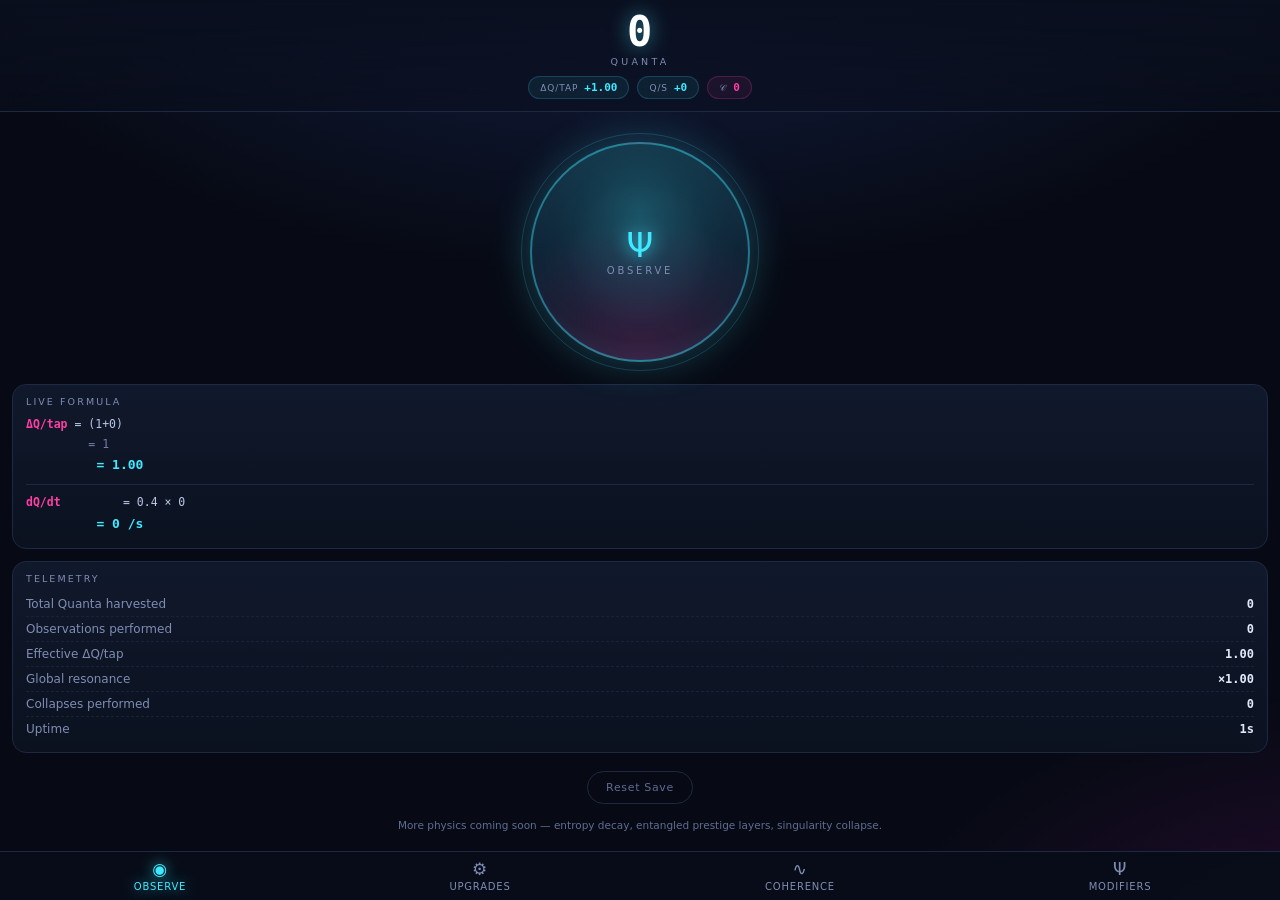
==== commit ce883acb: "Module structured" ====
--- a/index.html
+++ b/index.html
@@ -1,1276 +1,13 @@
 <!DOCTYPE html>
 <html lang="en">
 <head>
-<meta charset="utf-8" />
-<meta name="viewport" content="width=device-width,initial-scale=1,maximum-scale=1,user-scalable=no,viewport-fit=cover" />
-<meta name="theme-color" content="#070a14" />
-<meta name="apple-mobile-web-app-capable" content="yes" />
-<title>QUANTA — Incremental Physics</title>
-<style>
-  :root{
-    --panel:#101728;
-    --line:#1d2942;
-    --txt:#e2e9fb;
-    --dim:#7f8db3;
-    --cyan:#3fe9ff;
-    --mag:#ff3ea5;
-    --gold:#ffd166;
-    --grn:#4dffa6;
-    --mono: ui-monospace, SFMono-Regular, Menlo, Consolas, monospace;
-  }
-
-  *{ box-sizing:border-box; -webkit-tap-highlight-color:transparent; }
-  html,body{ margin:0; padding:0; }
-
-  body{
-    height:100vh;
-    height:100dvh;
-    display:flex;
-    flex-direction:column;
-    overflow:hidden;
-    color:var(--txt);
-    font-family: ui-sans-serif, system-ui, -apple-system, "Segoe UI", Roboto, sans-serif;
-    background:
-      radial-gradient(1200px 620px at 50% -12%, #16224a 0%, transparent 62%),
-      radial-gradient(800px 520px at 105% 112%, #2a0b32 0%, transparent 60%),
-      #070a14;
-    user-select:none;
-    -webkit-user-select:none;
-    padding-top:env(safe-area-inset-top);
-  }
-
-  /* ================= HUD ================= */
-  #hud{
-    flex:0 0 auto;
-    padding:10px 14px 12px;
-    text-align:center;
-    border-bottom:1px solid var(--line);
-    background:linear-gradient(180deg, rgba(10,15,30,.96), rgba(10,15,30,.55));
-    backdrop-filter: blur(10px);
-    -webkit-backdrop-filter: blur(10px);
-  }
-  .qval{
-    font-family:var(--mono);
-    font-size:clamp(26px, 9.5vw, 42px);
-    font-weight:700;
-    line-height:1.05;
-    letter-spacing:.5px;
-    color:#fff;
-    text-shadow:0 0 20px rgba(63,233,255,.55);
-  }
-  .qlabel{ margin-top:2px; font-size:9.5px; letter-spacing:.34em; color:var(--dim); }
-  .hud-sub{ display:flex; gap:8px; justify-content:center; margin-top:9px; flex-wrap:wrap; }
-  .pill{
-    display:flex; align-items:baseline; gap:6px;
-    padding:4px 11px;
-    border-radius:999px;
-    font-size:11px;
-    background:rgba(63,233,255,.07);
-    border:1px solid rgba(63,233,255,.18);
-  }
-  .pill.c{ background:rgba(255,62,165,.07); border-color:rgba(255,62,165,.22); }
-  .pill.c .v{ color:var(--mag); }
-  .pill .k{ font-size:9px; letter-spacing:.1em; color:var(--dim); }
-  .pill .v{ font-family:var(--mono); font-weight:600; color:var(--cyan); }
-
-  /* ================= VIEWS ================= */
-  #views{
-    flex:1 1 auto;
-    min-height:0;
-    overflow-y:auto;
-    -webkit-overflow-scrolling:touch;
-    overscroll-behavior:contain;
-    padding:14px 12px 24px;
-  }
-  .view{ display:none; }
-  .view.active{ display:block; animation:fadeIn .18s ease; }
-  @keyframes fadeIn{ from{opacity:0; transform:translateY(6px);} to{opacity:1; transform:none;} }
-
-  /* ================= TAP ================= */
-  .tapWrap{ position:relative; display:flex; justify-content:center; padding:16px 0 10px; }
-  #tapBtn{
-    position:relative;
-    width:min(58vw, 220px);
-    aspect-ratio:1;
-    border-radius:50%;
-    border:2px solid rgba(63,233,255,.45);
-    background:
-      radial-gradient(circle at 50% 32%, rgba(63,233,255,.30), rgba(63,233,255,.05) 58%, transparent 70%),
-      radial-gradient(circle at 50% 105%, rgba(255,62,165,.20), transparent 62%),
-      #0b1224;
-    color:#fff;
-    font-family:inherit;
-    display:flex; flex-direction:column; align-items:center; justify-content:center; gap:3px;
-    cursor:pointer;
-    touch-action:manipulation;
-    box-shadow: 0 0 40px rgba(63,233,255,.28), inset 0 0 44px rgba(63,233,255,.12);
-    transition:transform .07s ease, box-shadow .15s ease;
-  }
-  #tapBtn::after{
-    content:''; position:absolute; inset:-11px; border-radius:50%;
-    border:1px solid rgba(63,233,255,.18);
-    animation:pulse 2.8s ease-out infinite;
-    pointer-events:none;
-  }
-  @keyframes pulse{
-    0%{ transform:scale(.92); opacity:.85; }
-    70%{ transform:scale(1.14); opacity:0; }
-    100%{ opacity:0; }
-  }
-  #tapBtn.pressed{
-    transform:scale(.94);
-    box-shadow: 0 0 66px rgba(63,233,255,.55), inset 0 0 64px rgba(63,233,255,.26);
-  }
-  .tap-glyph{ font-size:34px; line-height:1; color:var(--cyan); text-shadow:0 0 18px var(--cyan); }
-  .tap-text{ font-size:10px; letter-spacing:.28em; color:var(--dim); }
-
-  .floatHost{ position:absolute; inset:0; pointer-events:none; overflow:visible; }
-  .floater{
-    position:absolute; bottom:8px; left:50%;
-    font-family:var(--mono); font-size:15px; font-weight:700;
-    color:var(--cyan); text-shadow:0 0 14px currentColor;
-    pointer-events:none; white-space:nowrap;
-    animation:floatUp .95s ease-out forwards;
-  }
-  .floater.c{ color:var(--mag); }
-  @keyframes floatUp{
-    0%{ opacity:0; transform:translate(-50%,0) scale(.8); }
-    14%{ opacity:1; }
-    100%{ opacity:0; transform:translate(calc(-50% + var(--dx)), -118px) scale(1.18); }
-  }
-
-  /* ================= PANELS ================= */
-  .panel{
-    margin-top:12px;
-    padding:11px 13px;
-    border-radius:14px;
-    background:linear-gradient(180deg, rgba(17,26,46,.9), rgba(11,18,32,.9));
-    border:1px solid var(--line);
-  }
-  .panel-title{
-    font-size:9.5px; letter-spacing:.22em; color:var(--dim);
-    margin-bottom:8px; text-transform:uppercase;
-  }
-
-  .formula{
-    font-family:var(--mono); font-size:11.5px; line-height:1.7;
-    color:#b9c7e6; overflow-x:auto; white-space:nowrap; padding-bottom:2px;
-  }
-  .f-k{ color:var(--mag); font-weight:700; }
-  .f-dim{ color:#6f7ea5; }
-  .f-res{ color:var(--cyan); font-weight:700; font-size:13px; }
-  .f-cap{ color:var(--gold); font-weight:700; }
-  .f-sep{ height:1px; background:var(--line); margin:8px 0; }
-
-  .stat-row{
-    display:flex; justify-content:space-between; align-items:baseline;
-    padding:5px 0; font-size:12px; color:var(--dim);
-    border-bottom:1px dashed rgba(29,41,66,.7);
-  }
-  .stat-row:last-child{ border-bottom:0; }
-  .stat-row b{ font-family:var(--mono); color:var(--txt); font-weight:600; }
-
-  /* ================= CARDS ================= */
-  .list{ display:flex; flex-direction:column; gap:9px; }
-  .card{
-    width:100%; display:block; text-align:left; font-family:inherit;
-    padding:11px 13px; border-radius:14px;
-    border:1px solid var(--line);
-    background:linear-gradient(180deg,#111a2e,#0b1220);
-    color:var(--txt); cursor:pointer;
-    transition:border-color .15s, box-shadow .15s, transform .07s;
-  }
-  .card.can{ border-color:rgba(77,255,166,.5); box-shadow:0 0 20px rgba(77,255,166,.13); }
-  .card.can:active{ transform:scale(.985); }
-  .card.poor{ opacity:.55; }
-  .card.flash{ animation:buyFlash .4s ease; }
-  @keyframes buyFlash{
-    0%{ background:#173a2c; border-color:rgba(77,255,166,.9); }
-    100%{ }
-  }
-  .card-top{ display:flex; justify-content:space-between; align-items:baseline; gap:8px; }
-  .card-name{ font-size:14px; font-weight:650; }
-  .card-name .sym{ color:var(--mag); text-shadow:0 0 12px rgba(255,62,165,.8); }
-  .card-lv{ font-family:var(--mono); font-size:10px; letter-spacing:.05em; color:var(--dim); white-space:nowrap; }
-  .card-flavor{ margin-top:3px; font-size:11px; line-height:1.35; color:var(--dim); }
-  .card-effect{ margin-top:6px; font-family:var(--mono); font-size:11.5px; color:var(--cyan); }
-  .card-cost{ margin-top:8px; font-family:var(--mono); font-size:13px; font-weight:700; color:var(--gold); }
-  .card.poor .card-cost{ color:#8a6a2a; }
-  .card.mag.can{ border-color:rgba(255,62,165,.5); box-shadow:0 0 20px rgba(255,62,165,.14); }
-  .card.mag .card-effect{ color:var(--mag); }
-  .card.mag .card-cost{ color:var(--mag); }
-
-  /* ================= WAVE ================= */
-  .wave-wrap{ position:relative; }
-  #waveCanvas{
-    display:block; width:100%; height:96px; border-radius:10px;
-    background:
-      radial-gradient(120% 140% at 50% 130%, rgba(63,233,255,.09), transparent 70%),
-      #070c18;
-    border:1px solid var(--line);
-  }
-  .wave-readout{
-    display:flex; justify-content:space-between; align-items:baseline; margin-top:7px;
-  }
-  .wq-label{ font-size:9px; letter-spacing:.24em; color:var(--dim); }
-  .wq-val{ font-family:var(--mono); font-size:16px; font-weight:700; color:var(--cyan); }
-  .wq-val.hot{ color:var(--grn); text-shadow:0 0 14px rgba(77,255,166,.8); }
-
-  .collapse-btn{
-    width:100%; margin-top:12px; padding:11px 14px 12px;
-    border-radius:14px;
-    border:1px solid rgba(63,233,255,.35);
-    background:linear-gradient(180deg, rgba(63,233,255,.15), rgba(63,233,255,.03));
-    color:#fff; font-family:inherit; cursor:pointer;
-    display:grid; grid-template-columns:1fr auto; gap:2px 10px; text-align:left;
-    touch-action:manipulation;
-    transition:transform .07s, box-shadow .15s, border-color .15s;
-  }
-  .collapse-btn:active{ transform:scale(.985); }
-  .collapse-btn.hot{
-    border-color:rgba(77,255,166,.8);
-    box-shadow:0 0 28px rgba(77,255,166,.35);
-  }
-  .collapse-btn.poor{ opacity:.45; }
-  .cb-main{ font-size:14px; font-weight:700; letter-spacing:.16em; grid-column:1; }
-  .cb-gain{ font-family:var(--mono); font-size:15px; font-weight:700; color:var(--mag); grid-column:2; grid-row:1; }
-  .cb-cost{ grid-column:1/-1; font-family:var(--mono); font-size:11px; color:var(--gold); margin-top:2px; }
-
-  .hint{
-    margin:14px 2px 0; font-size:10.5px; line-height:1.5;
-    color:#5f6d92; text-align:center;
-  }
-  .ghost{
-    display:block; margin:18px auto 0; padding:9px 18px;
-    border-radius:999px; border:1px solid var(--line);
-    background:transparent; color:#5f6d92;
-    font-family:inherit; font-size:11px; letter-spacing:.06em; cursor:pointer;
-  }
-  .ghost:active{ background:rgba(255,62,165,.1); color:var(--mag); }
-
-  /* ================= TABS ================= */
-  #tabs{
-    flex:0 0 auto; display:flex;
-    border-top:1px solid var(--line);
-    background:rgba(9,13,25,.96);
-    backdrop-filter:blur(12px); -webkit-backdrop-filter:blur(12px);
-    padding-bottom:env(safe-area-inset-bottom);
-  }
-  .tab{
-    flex:1; display:flex; flex-direction:column; align-items:center; gap:3px;
-    padding:9px 0 8px; border:0; background:none;
-    color:var(--dim); font-family:inherit; font-size:10px; letter-spacing:.08em;
-    cursor:pointer; transition:color .15s;
-  }
-  .tab .ic{ font-size:17px; line-height:1; }
-  .tab.active{ color:var(--cyan); text-shadow:0 0 14px rgba(63,233,255,.75); }
-
-  /* ================= TOAST ================= */
-  #toast{
-    position:fixed; left:50%; top:calc(14px + env(safe-area-inset-top));
-    transform:translate(-50%,-18px); max-width:90vw;
-    padding:8px 15px; border-radius:999px;
-    border:1px solid rgba(63,233,255,.35);
-    background:rgba(20,30,50,.97);
-    color:var(--cyan); font-family:var(--mono); font-size:11.5px; text-align:center;
-    opacity:0; pointer-events:none;
-    transition:opacity .3s, transform .3s; z-index:50;
-  }
-  #toast.show{ opacity:1; transform:translate(-50%,0); }
-</style>
+  <meta charset="utf-8" />
+  <meta name="viewport" content="width=device-width,initial-scale=1,maximum-scale=1,user-scalable=no,viewport-fit=cover" />
+  <meta name="theme-color" content="#070a14" />
+  <meta name="apple-mobile-web-app-capable" content="yes" />
+  <title>QUANTA — Incremental Physics</title>
+  <link rel="stylesheet" href="./src/styles/styles.css" />
+  <script type="module" src="./src/main.js"></script>
 </head>
-<body>
-
-<header id="hud">
-  <div class="qval" id="quantaVal">0</div>
-  <div class="qlabel">QUANTA</div>
-  <div class="hud-sub">
-    <div class="pill"><span class="k">ΔQ/TAP</span><span class="v" id="tapVal">+1.00</span></div>
-    <div class="pill"><span class="k">Q/S</span><span class="v" id="qpsVal">+0.00</span></div>
-    <div class="pill c"><span class="k">𝒞</span><span class="v" id="cohVal">0</span></div>
-  </div>
-</header>
-
-<main id="views">
-
-  <!-- ================= OBSERVE ================= -->
-  <section class="view active" data-view="observe">
-    <div class="tapWrap">
-      <button id="tapBtn" aria-label="Observe">
-        <span class="tap-glyph">Ψ</span>
-        <span class="tap-text">OBSERVE</span>
-      </button>
-      <div class="floatHost" id="floaters"></div>
-    </div>
-
-    <div class="panel">
-      <div class="panel-title">Live Formula</div>
-      <div class="formula" id="formula"></div>
-    </div>
-
-    <div class="panel">
-      <div class="panel-title">Telemetry</div>
-      <div class="stat-row"><span>Total Quanta harvested</span><b id="statTotal">0</b></div>
-      <div class="stat-row"><span>Observations performed</span><b id="statTaps">0</b></div>
-      <div class="stat-row"><span>Effective ΔQ/tap</span><b id="statTapGain">1.00</b></div>
-      <div class="stat-row"><span>Global resonance</span><b id="statGlobal">×1.00</b></div>
-      <div class="stat-row"><span>Collapses performed</span><b id="statCollapses">0</b></div>
-      <div class="stat-row"><span>Uptime</span><b id="statTime">0s</b></div>
-    </div>
-
-    <button class="ghost" id="resetBtn">Reset Save</button>
-    <div class="hint">More physics coming soon — singularity collapse, entropy decay, entangled prestige layers.</div>
-  </section>
-
-  <!-- ================= UPGRADES ================= -->
-  <section class="view" data-view="upgrades">
-    <div class="list" id="upgradeList"></div>
-    <div class="hint">
-      Upgrades cost Quanta and grow geometrically. The Saturation Buffer raises the
-      softcap thresholds — past the cap, extra output is compressed logarithmically.
-    </div>
-  </section>
-
-  <!-- ================= COHERENCE ================= -->
-  <section class="view" data-view="coherence">
-    <div class="panel">
-      <div class="panel-title">Coherence Wave</div>
-      <div class="wave-wrap">
-        <canvas id="waveCanvas"></canvas>
-        <div class="floatHost" id="cohFloaters"></div>
-      </div>
-      <div class="wave-readout">
-        <span class="wq-label">WAVE QUALITY</span>
-        <span class="wq-val" id="waveQuality">×1.00</span>
-      </div>
-      <button class="collapse-btn" id="collapseBtn">
-        <span class="cb-main">COLLAPSE</span>
-        <span class="cb-gain" id="collapseGain">+0 𝒞</span>
-        <span class="cb-cost">cost <span id="collapseCost">25</span> Q</span>
-      </button>
-    </div>
-
-    <div class="panel">
-      <div class="panel-title">Phase Upgrades</div>
-      <div class="list" id="phaseList"></div>
-    </div>
-
-    <div class="hint">
-      Coherence yield = base × (0.1 + 0.9 × wave). Time your collapses into the peaks.
-      Stabilizers raise the wave floor, so the troughs hurt less.
-    </div>
-  </section>
-
-  <!-- ================= MODIFIERS ================= -->
-  <section class="view" data-view="modifiers">
-    <div class="list" id="modifierList"></div>
-    <div class="hint">
-      Weighted modifiers: each level adds a fixed fraction to its channel.
-      Ψ → observation, Φ → automation, Λ → every channel (including nothing else — yet).
-    </div>
-  </section>
-
-</main>
-
-<nav id="tabs">
-  <button class="tab active" data-tab="observe"><span class="ic">◉</span><span>OBSERVE</span></button>
-  <button class="tab" data-tab="upgrades"><span class="ic">⚙</span><span>UPGRADES</span></button>
-  <button class="tab" data-tab="coherence"><span class="ic">∿</span><span>COHERENCE</span></button>
-  <button class="tab" data-tab="modifiers"><span class="ic">Ψ</span><span>MODIFIERS</span></button>
-</nav>
-
-<div id="toast"></div>
-
-<script type="module">
-/* =========================================================================
-   QUANTA — prototype incremental
-   -------------------------------------------------------------------------
-   Module map (each IIFE is a self-contained namespace; they can be split
-   into real files 1:1 whenever the project outgrows a single page):
-
-     Format  — number / duration formatting
-     Config  — all tunable constants and data-driven definitions
-     State   — the save object
-     Wave    — the coherence waveform + stabilization math
-     Calc    — every derived value (gains, multipliers, softcaps)
-     Save    — localStorage persistence + offline catch-up
-     UI      — DOM construction and rendering
-     Game    — actions, input wiring, main loop, boot
-   ========================================================================= */
-
-
-/* =========================================================================
-   Format
-   ========================================================================= */
-const Format = (() => {
-  const SUFFIX = ['','K','M','B','T','Qa','Qi','Sx','Sp','Oc','No','Dc',
-                  'UDc','DDc','TDc','QaDc','QiDc','SxDc','SpDc','OcDc','NoDc',
-                  'Vg','UVg','DVg','TVg','QaVg','QiVg','SxVg','SpVg','OcVg','NoVg'];
-
-  function num(n){
-    if (!isFinite(n)) return n > 0 ? '∞' : '−∞';
-    if (n < 0) return '−' + num(-n);
-    if (n === 0) return '0';
-    if (n < 0.01) return n.toExponential(2);
-    if (n < 10) return n.toFixed(2);
-    if (n < 100) return n.toFixed(1);
-    if (n < 1000) return Math.floor(n).toString();
-
-    const tier = Math.floor(Math.log10(n) / 3);
-    if (tier < SUFFIX.length){
-      const s = n / Math.pow(1000, tier);
-      const d = s < 10 ? 2 : s < 100 ? 1 : 0;
-      return s.toFixed(d) + SUFFIX[tier];
-    }
-    const e = Math.floor(Math.log10(n));
-    return (n / Math.pow(10, e)).toFixed(2) + 'e' + e;
-  }
-
-  function time(sec){
-    sec = Math.max(0, Math.floor(sec));
-    const h = Math.floor(sec / 3600);
-    const m = Math.floor((sec % 3600) / 60);
-    const s = sec % 60;
-    if (h > 0) return h + 'h ' + m + 'm';
-    if (m > 0) return m + 'm ' + s + 's';
-    return s + 's';
-  }
-
-  // Short form for formula lines — trims pointless decimals.
-  function plain(v){
-    const r = Math.round(v * 100) / 100;
-    return Number.isInteger(r) ? String(r) : r.toFixed(2);
-  }
-
-  return { num, time, plain };
-})();
-
-
-/* =========================================================================
-   Config — every knob lives here
-   ========================================================================= */
-const Config = (() => {
-
-  const SAVE_KEY        = 'quanta_save_v2';
-  const RESONANCE_BASE  = 1.25;   // Resonance Cascade: ×1.25 per level, all channels
-  const PHASE_BASE      = 1.15;   // Phase Lock:       ×1.15 per level, all channels
-  const COHERENCE_BASE  = 1.80;   // Harmonic Amp:     ×1.80 coherence per level
-  const OFFLINE_CAP     = 8 * 3600;
-
-  /* ---- Quanta upgrades ---- */
-  const UPGRADES = [
-    {
-      id: 'observer',
-      name: 'Observer Precision',
-      flavor: 'Sharper measurement collapses the wavefunction into more quanta.',
-      cost:   lv => 10 * Math.pow(1.55, lv),
-      effect: lv => '+' + lv + ' base observation yield'
-    },
-    {
-      id: 'collector',
-      name: 'Vacuum Collector',
-      flavor: 'Drone lattices siphon zero-point fluctuations automatically.',
-      cost:   lv => 25 * Math.pow(1.62, lv),
-      effect: lv => '+' + Format.num(0.4 * lv) + ' Q/s'
-    },
-    {
-      id: 'resonance',
-      name: 'Resonance Cascade',
-      flavor: 'Constructive interference amplifies every measurement channel.',
-      cost:   lv => 400 * Math.pow(4.2, lv),
-      effect: lv => '×' + Format.num(Math.pow(RESONANCE_BASE, lv)) + ' to ALL gains'
-    },
-    {
-      id: 'buffer',
-      name: 'Saturation Buffer',
-      flavor: 'Widens the flux ceiling. Past the cap, output compresses as a power law.',
-      cost:   lv => 2000 * Math.pow(8, lv),
-      effect: lv => 'softcap threshold ×' + Format.num(Math.pow(2.5, lv))
-    }
-  ];
-
-  /* ---- Weighted modifiers ---- */
-  const MODIFIERS = [
-    { id:'psi', sym:'Ψ', name:'Wavefunction Weight', weight:0.10, target:'tap',
-      flavor:'Adds 10% of base per level to observation yield.',
-      cost: lv => 40 * Math.pow(2.35, lv) },
-    { id:'phi', sym:'Φ', name:'Entanglement Weight', weight:0.12, target:'auto',
-      flavor:'Adds 12% of base per level to automatic yield.',
-      cost: lv => 70 * Math.pow(2.35, lv) },
-    { id:'lam', sym:'Λ', name:'Cosmological Weight', weight:0.06, target:'all',
-      flavor:'Adds 6% of base per level to every channel.',
-      cost: lv => 300 * Math.pow(3.1, lv) }
-  ];
-
-  /* ---- Phase (coherence) upgrades ---- */
-  const PHASE_UPGRADES = [
-    {
-      id: 'stab',
-      name: 'Stabilizer',
-      flavor: 'Pins the coherence wave upward. Raises the trough of the oscillation.',
-      cost:   lv => 4 * Math.pow(1.9, lv),
-      effect: lv => 'wave floor ' + Format.plain(WaveFloor.at(lv)) + ' → ' + Format.plain(WaveFloor.at(lv + 1))
-    },
-    {
-      id: 'harm',
-      name: 'Harmonic Amplifier',
-      flavor: 'Resonant cavities stack the collapsed amplitude.',
-      cost:   lv => 12 * Math.pow(2.1, lv),
-      effect: lv => '×' + Format.num(Math.pow(COHERENCE_BASE, lv)) + ' coherence per collapse'
-    },
-    {
-      id: 'lock',
-      name: 'Phase Lock',
-      flavor: 'Locked coherence bleeds back into ordinary quanta production.',
-      cost:   lv => 30 * Math.pow(2.4, lv),
-      effect: lv => '×' + Format.num(Math.pow(PHASE_BASE, lv)) + ' to ALL quanta gains'
-    }
-  ];
-
-  /* ---- Softcaps (the AD-style flattening) ----
-     value' = base * (value/base)^pow   when value > base          */
-  const SOFTCAP = {
-    tap:  { base: 250, pow: 0.72 },
-    auto: { base: 150, pow: 0.70 }
-  };
-  const BUFFER_MULT = 2.5;   // threshold multiplier per Saturation Buffer level
-
-  /* ---- Waveform shape ---- */
-  const WAVE = {
-    speed:  1.55,   // base angular rate
-    a1:     0.30,   // fundamental amplitude
-    a2:     0.11,   // second harmonic
-    a3:     0.06,   // third harmonic
-    span:   3.2,    // seconds of history drawn on the oscilloscope
-    floorStep: 0.08,
-    floorMax:  0.80
-  };
-
-  return {
-    SAVE_KEY, RESONANCE_BASE, PHASE_BASE, COHERENCE_BASE, OFFLINE_CAP,
-    UPGRADES, MODIFIERS, PHASE_UPGRADES, SOFTCAP, BUFFER_MULT, WAVE
-  };
-})();
-
-/* Wave floor lives here so Config's effect strings can reference it without
-   depending on State (which doesn't exist yet at definition time). */
-const WaveFloor = (() => ({
-  at(lv){ return Math.min(Config.WAVE.floorMax, Config.WAVE.floorStep * lv); }
-}))();
-
-
-/* =========================================================================
-   State
-   ========================================================================= */
-const State = (() => {
-  function blank(){
-    return {
-      quanta: 0,
-      total: 0,
-      taps: 0,
-      coherence: 0,
-      collapses: 0,
-      start: Date.now(),
-      lastSave: Date.now(),
-      up:  { observer: 0, collector: 0, resonance: 0, buffer: 0 },
-      mod: { psi: 0, phi: 0, lam: 0 },
-      cUp: { stab: 0, harm: 0, lock: 0 }
-    };
-  }
-
-  let s = blank();
-
-  return {
-    get: () => s,
-    reset(){ s = blank(); return s; },
-    replace(next){ s = next; return s; },
-    blank
-  };
-})();
-
-
-/* =========================================================================
-   Wave — the coherence waveform
-   ========================================================================= */
-const Wave = (() => {
-  const W = Config.WAVE;
-
-  // Raw, unclamped interference pattern in roughly [0, 1].
-  function raw(t){
-    return 0.5
-      + W.a1 * Math.sin(t * W.speed)
-      + W.a2 * Math.sin(t * W.speed * 2.7 + 1.3)
-      + W.a3 * Math.sin(t * W.speed * 4.3 + 2.1);
-  }
-
-  function floor(){
-    return WaveFloor.at(State.get().cUp.stab);
-  }
-
-  // Normalised wave value in [floor, 1].
-  function value(t){
-    const f = floor();
-    const r = Math.min(1, Math.max(0, raw(t)));
-    return f + (1 - f) * r;
-  }
-
-  // Multiplier applied to the base coherence yield: 0.1 .. 1.0
-  function quality(t){
-    return 0.1 + 0.9 * value(t);
-  }
-
-  return { raw, floor, value, quality };
-})();
-
-
-/* =========================================================================
-   Calc — every derived number
-   ========================================================================= */
-const Calc = (() => {
-
-  function softcapThreshold(kind){
-    return Config.SOFTCAP[kind].base * Math.pow(Config.BUFFER_MULT, State.get().up.buffer);
-  }
-
-  function softcap(v, kind){
-    const b = softcapThreshold(kind);
-    if (v <= b) return v;
-    return b * Math.pow(v / b, Config.SOFTCAP[kind].pow);
-  }
-
-  // Product of every modifier that feeds `target` ('tap' | 'auto').
-  function channelMult(target){
-    let m = 1;
-    for (const mod of Config.MODIFIERS){
-      if (mod.target === target || mod.target === 'all'){
-        m *= 1 + mod.weight * (State.get().mod[mod.id] || 0);
-      }
-    }
-    return m;
-  }
-
-  // Resonance Cascade × Phase Lock — applies to every quanta channel.
-  function globalMult(){
-    const s = State.get();
-    return Math.pow(Config.RESONANCE_BASE, s.up.resonance)
-         * Math.pow(Config.PHASE_BASE,     s.cUp.lock);
-  }
-
-  function rawTap(){
-    const s = State.get();
-    return (1 + s.up.observer) * channelMult('tap') * globalMult();
-  }
-  const tapGain = () => softcap(rawTap(), 'tap');
-
-  function rawAuto(){
-    const s = State.get();
-    return 0.4 * s.up.collector * channelMult('auto') * globalMult();
-  }
-  const qps = () => softcap(rawAuto(), 'auto');
-
-  // --- Coherence side ---
-  const coherenceBase  = () => Math.pow(Config.COHERENCE_BASE, State.get().cUp.harm);
-  const coherenceGain  = t => coherenceBase() * Wave.quality(t);
-  const collapseCost   = () => 25 * Math.pow(1.35, State.get().collapses);
-
-  return {
-    softcap, softcapThreshold, channelMult, globalMult,
-    rawTap, tapGain, rawAuto, qps,
-    coherenceBase, coherenceGain, collapseCost
-  };
-})();
-
-
-/* =========================================================================
-   Save
-   ========================================================================= */
-const Save = (() => {
-
-  const clampInt = v => Math.max(0, Math.floor(Number.isFinite(+v) ? +v : 0));
-  const num      = v => (Number.isFinite(+v) ? +v : 0);
-
-  function write(){
-    const s = State.get();
-    s.lastSave = Date.now();
-    try { localStorage.setItem(Config.SAVE_KEY, JSON.stringify(s)); } catch(e){}
-  }
-
-  function read(){
-    let raw;
-    try { raw = localStorage.getItem(Config.SAVE_KEY); } catch(e){ return false; }
-    if (!raw) return false;
-
-    let parsed;
-    try { parsed = JSON.parse(raw); } catch(e){ return false; }
-    if (!parsed || typeof parsed !== 'object') return false;
-
-    const def = State.blank();
-    const merged = {
-      quanta:    num(parsed.quanta),
-      total:     num(parsed.total),
-      taps:      num(parsed.taps),
-      coherence: num(parsed.coherence),
-      collapses: clampInt(parsed.collapses),
-      start:     num(parsed.start) || Date.now(),
-      lastSave:  num(parsed.lastSave) || Date.now(),
-      up:  Object.assign({}, def.up,  parsed.up  || {}),
-      mod: Object.assign({}, def.mod, parsed.mod || {}),
-      cUp: Object.assign({}, def.cUp, parsed.cUp || {})
-    };
-
-    for (const k in merged.up)  merged.up[k]  = clampInt(merged.up[k]);
-    for (const k in merged.mod) merged.mod[k] = clampInt(merged.mod[k]);
-    for (const k in merged.cUp) merged.cUp[k] = clampInt(merged.cUp[k]);
-
-    State.replace(merged);
-
-    // Offline catch-up — passive quanta only; the wave can't be farmed while away.
-    const away = Math.min((Date.now() - merged.lastSave) / 1000, Config.OFFLINE_CAP);
-    if (away > 5){
-      const gain = Calc.qps() * away;
-      if (gain > 0){
-        const s = State.get();
-        s.quanta += gain;
-        s.total  += gain;
-        setTimeout(() => UI.toast('Offline ' + Format.time(away) + ' → +' + Format.num(gain) + ' Q'), 400);
-      }
-    }
-    return true;
-  }
-
-  function wipe(){
-    try { localStorage.removeItem(Config.SAVE_KEY); } catch(e){}
-  }
-
-  return { write, read, wipe };
-})();
-
-
-/* =========================================================================
-   UI
-   ========================================================================= */
-const UI = (() => {
-
-  const $ = sel => document.querySelector(sel);
-  const refs = { up:{}, mod:{}, cUp:{} };
-
-  let lastFormula = '';
-  let toastTimer  = null;
-
-  /* ---------------- construction ---------------- */
-
-  function makeCard(container, def, kind){
-    const el = document.createElement('button');
-    el.className = 'card' + (kind === 'cUp' ? ' mag' : '');
-    el.id = kind + '-' + def.id;
-
-    const sym = def.sym ? '<span class="sym">' + def.sym + '</span> ' : '';
-    el.innerHTML =
-      '<div class="card-top">' +
-        '<span class="card-name">' + sym + def.name + '</span>' +
-        '<span class="card-lv">LV <b data-lv>0</b></span>' +
-      '</div>' +
-      '<div class="card-flavor">' + def.flavor + '</div>' +
-      '<div class="card-effect" data-effect></div>' +
-      '<div class="card-cost"><span data-cost></span> ' + (kind === 'cUp' ? '𝒞' : 'Q') + '</div>';
-
-    el.addEventListener('click', () => Game.buy(def.id, kind));
-    container.appendChild(el);
-
-    refs[kind][def.id] = {
-      el,
-      lv:     el.querySelector('[data-lv]'),
-      effect: el.querySelector('[data-effect]'),
-      cost:   el.querySelector('[data-cost]')
-    };
-  }
-
-  function build(){
-    for (const def of Config.UPGRADES)       makeCard($('#upgradeList'),  def, 'up');
-    for (const def of Config.MODIFIERS)      makeCard($('#modifierList'), def, 'mod');
-    for (const def of Config.PHASE_UPGRADES) makeCard($('#phaseList'),    def, 'cUp');
-  }
-
-  /* ---------------- feedback ---------------- */
-
-  function flash(domId){
-    const el = document.getElementById(domId);
-    if (!el) return;
-    el.classList.remove('flash');
-    void el.offsetWidth;
-    el.classList.add('flash');
-    setTimeout(() => el.classList.remove('flash'), 420);
-  }
-
-  function floater(host, text, cls){
-    if (host.childElementCount > 26) host.firstElementChild.remove();
-    const el = document.createElement('div');
-    el.className = 'floater' + (cls ? ' ' + cls : '');
-    el.textContent = text;
-    el.style.left = (42 + Math.random() * 16) + '%';
-    el.style.setProperty('--dx', (Math.random() * 70 - 35) + 'px');
-    el.addEventListener('animationend', () => el.remove());
-    host.appendChild(el);
-  }
-
-  function toast(msg){
-    const el = $('#toast');
-    el.textContent = msg;
-    el.classList.add('show');
-    clearTimeout(toastTimer);
-    toastTimer = setTimeout(() => el.classList.remove('show'), 3200);
-  }
-
-  /* ---------------- rendering ---------------- */
-
-  function renderCards(){
-    const s = State.get();
-
-    for (const def of Config.UPGRADES){
-      const r = refs.up[def.id];
-      const lv = s.up[def.id] || 0;
-      const cost = def.cost(lv);
-      r.lv.textContent = lv;
-      r.effect.textContent = def.effect(lv);
-      r.cost.textContent = Format.num(cost);
-      r.el.classList.toggle('can',  s.quanta >= cost);
-      r.el.classList.toggle('poor', s.quanta < cost);
-    }
-
-    for (const def of Config.MODIFIERS){
-      const r = refs.mod[def.id];
-      const lv = s.mod[def.id] || 0;
-      const cost = def.cost(lv);
-      r.lv.textContent = lv;
-      r.effect.textContent = def.sym + ' ×' + Format.plain(1 + def.weight * lv) +
-                             '  →  ×' + Format.plain(1 + def.weight * (lv + 1));
-      r.cost.textContent = Format.num(cost);
-      r.el.classList.toggle('can',  s.quanta >= cost);
-      r.el.classList.toggle('poor', s.quanta < cost);
-    }
-
-    for (const def of Config.PHASE_UPGRADES){
-      const r = refs.cUp[def.id];
-      const lv = s.cUp[def.id] || 0;
-      const cost = def.cost(lv);
-      r.lv.textContent = lv;
-      r.effect.textContent = def.effect(lv);
-      r.cost.textContent = Format.num(cost);
-      r.el.classList.toggle('can',  s.coherence >= cost);
-      r.el.classList.toggle('poor', s.coherence < cost);
-    }
-  }
-
-  function renderFormula(){
-    const s = State.get();
-
-    /* --- observation channel --- */
-    const tT = ['(1+' + s.up.observer + ')'], tV = [1 + s.up.observer];
-
-    for (const m of Config.MODIFIERS){
-      if (m.target === 'tap' || m.target === 'all'){
-        const lv = s.mod[m.id] || 0;
-        if (lv > 0){ tT.push('(1+' + m.weight + '×' + lv + ')'); tV.push(1 + m.weight * lv); }
-      }
-    }
-    if (s.up.resonance > 0){
-      tT.push('(1.25^' + s.up.resonance + ')'); tV.push(Math.pow(Config.RESONANCE_BASE, s.up.resonance));
-    }
-    if (s.cUp.lock > 0){
-      tT.push('(1.15^' + s.cUp.lock + ')'); tV.push(Math.pow(Config.PHASE_BASE, s.cUp.lock));
-    }
-
-    const tRaw = tV.reduce((a, b) => a * b, 1);
-    const tCap = Calc.softcapThreshold('tap');
-    const tFin = Calc.softcap(tRaw, 'tap');
-
-    /* --- automation channel --- */
-    const aT = ['0.4', String(s.up.collector)], aV = [0.4, s.up.collector];
-
-    for (const m of Config.MODIFIERS){
-      if (m.target === 'auto' || m.target === 'all'){
-        const lv = s.mod[m.id] || 0;
-        if (lv > 0){ aT.push('(1+' + m.weight + '×' + lv + ')'); aV.push(1 + m.weight * lv); }
-      }
-    }
-    if (s.up.resonance > 0){
-      aT.push('(1.25^' + s.up.resonance + ')'); aV.push(Math.pow(Config.RESONANCE_BASE, s.up.resonance));
-    }
-    if (s.cUp.lock > 0){
-      aT.push('(1.15^' + s.cUp.lock + ')'); aV.push(Math.pow(Config.PHASE_BASE, s.cUp.lock));
-    }
-
-    const aRaw = aV.reduce((a, b) => a * b, 1);
-    const aCap = Calc.softcapThreshold('auto');
-    const aFin = Calc.softcap(aRaw, 'auto');
-
-    const capLine = (raw, cap, fin, label) =>
-      raw > cap
-        ? '<div class="f-cap">' + label + ' ' + Format.num(raw) + ' exceeds cap ' +
-          Format.num(cap) + ' → ' + Format.num(fin) + '</div>'
-        : '';
-
-    const html =
-      '<div><span class="f-k">ΔQ/tap</span> = ' + tT.join(' × ') + '</div>' +
-      '<div class="f-dim">&nbsp;&nbsp;&nbsp;&nbsp;&nbsp;&nbsp;&nbsp;&nbsp;&nbsp;= ' + tV.map(Format.plain).join(' × ') + '</div>' +
-      '<div class="f-res">&nbsp;&nbsp;&nbsp;&nbsp;&nbsp;&nbsp;&nbsp;&nbsp;&nbsp;= ' + Format.num(tFin) + '</div>' +
-      capLine(tRaw, tCap, tFin, 'softcap:') +
-      '<div class="f-sep"></div>' +
-      '<div><span class="f-k">dQ/dt</span> &nbsp;= ' + aT.join(' × ') + '</div>' +
-      '<div class="f-res">&nbsp;&nbsp;&nbsp;&nbsp;&nbsp;&nbsp;&nbsp;&nbsp;&nbsp;= ' + Format.num(aFin) + ' /s</div>' +
-      capLine(aRaw, aCap, aFin, 'softcap:');
-
-    if (html !== lastFormula){
-      lastFormula = html;
-      $('#formula').innerHTML = html;
-    }
-  }
-
-  function renderHUD(){
-    const s = State.get();
-    const t = Game.clock();
-
-    $('#quantaVal').textContent = Format.num(s.quanta);
-    $('#tapVal').textContent    = '+' + Format.num(Calc.tapGain());
-    $('#qpsVal').textContent    = '+' + Format.num(Calc.qps());
-    $('#cohVal').textContent    = Format.num(s.coherence);
-
-    // --- coherence panel ---
-    const q = Wave.quality(t);
-    const wq = $('#waveQuality');
-    wq.textContent = '×' + Format.plain(q);
-    wq.classList.toggle('hot', q > 0.9);
-
-    const gain = Calc.coherenceGain(t);
-    const cost = Calc.collapseCost();
-    $('#collapseGain').textContent = '+' + Format.num(gain) + ' 𝒞';
-    $('#collapseCost').textContent = Format.num(cost);
-
-    const btn = $('#collapseBtn');
-    btn.classList.toggle('hot',  q > 0.9);
-    btn.classList.toggle('poor', s.quanta < cost);
-  }
-
-  function renderStats(){
-    const s = State.get();
-    $('#statTotal').textContent     = Format.num(s.total);
-    $('#statTaps').textContent      = Format.num(s.taps);
-    $('#statTapGain').textContent   = Format.num(Calc.tapGain());
-    $('#statGlobal').textContent    = '×' + Format.num(Calc.globalMult());
-    $('#statCollapses').textContent = Format.num(s.collapses);
-    $('#statTime').textContent      = Format.time((Date.now() - s.start) / 1000);
-  }
-
-  function render(){
-    renderHUD();
-    renderCards();
-    renderFormula();
-    renderStats();
-  }
-
-  return { build, render, renderHUD, renderCards, flash, floater, toast, refs };
-})();
-
-
-/* =========================================================================
-   WaveScope — canvas oscilloscope for the coherence panel
-   ========================================================================= */
-const WaveScope = (() => {
-  let canvas, ctx, W = 0, H = 0, ready = false, visible = false;
-
-  function resize(){
-    if (!canvas) return;
-    const rect = canvas.getBoundingClientRect();
-    if (rect.width < 2 || rect.height < 2){ ready = false; return; }
-
-    const dpr = Math.min(window.devicePixelRatio || 1, 2);
-    canvas.width  = Math.round(rect.width  * dpr);
-    canvas.height = Math.round(rect.height * dpr);
-    ctx.setTransform(dpr, 0, 0, dpr, 0, 0);
-    W = rect.width; H = rect.height;
-    ready = true;
-  }
-
-  function init(){
-    canvas = document.getElementById('waveCanvas');
-    if (!canvas) return;
-    ctx = canvas.getContext('2d');
-  }
-
-  function setVisible(v){
-    visible = v;
-    if (v) requestAnimationFrame(resize);
-  }
-
-  function draw(){
-    if (!visible || !ready || !ctx) return;
-
-    const t = Game.clock();
-    const span = Config.WAVE.span;
-    const N = 96;
-    const pad = 6;
-    const ih = H - pad * 2;
-
-    ctx.clearRect(0, 0, W, H);
-
-    // --- stabilized floor guide ---
-    const f = Wave.floor();
-    if (f > 0.001){
-      const fy = H - pad - f * ih;
-      ctx.beginPath();
-      ctx.setLineDash([3, 5]);
-      ctx.moveTo(0, fy); ctx.lineTo(W, fy);
-      ctx.strokeStyle = 'rgba(255, 62, 165, 0.35)';
-      ctx.lineWidth = 1;
-      ctx.stroke();
-      ctx.setLineDash([]);
-    }
-
-    // --- sample the waveform ---
-    const pts = new Array(N + 1);
-    for (let i = 0; i <= N; i++){
-      const tt = t - span + (i / N) * span;
-      const v = Wave.value(tt);
-      pts[i] = [(i / N) * W, H - pad - v * ih];
-    }
-
-    // --- filled area ---
-    ctx.beginPath();
-    ctx.moveTo(0, H);
-    for (let i = 0; i <= N; i++) ctx.lineTo(pts[i][0], pts[i][1]);
-    ctx.lineTo(W, H);
-    ctx.closePath();
-    const grad = ctx.createLinearGradient(0, 0, 0, H);
-    grad.addColorStop(0, 'rgba(63, 233, 255, 0.32)');
-    grad.addColorStop(1, 'rgba(63, 233, 255, 0.02)');
-    ctx.fillStyle = grad;
-    ctx.fill();
-
-    // --- trace ---
-    const cur = Wave.value(t);
-    const hot = cur > 0.88;
-    ctx.beginPath();
-    ctx.moveTo(pts[0][0], pts[0][1]);
-    for (let i = 1; i <= N; i++) ctx.lineTo(pts[i][0], pts[i][1]);
-    ctx.strokeStyle = hot ? '#4dffa6' : '#3fe9ff';
-    ctx.lineWidth = 2;
-    ctx.lineJoin = 'round';
-    ctx.shadowColor = ctx.strokeStyle;
-    ctx.shadowBlur = 12;
-    ctx.stroke();
-    ctx.shadowBlur = 0;
-
-    // --- head marker ---
-    const hy = H - pad - cur * ih;
-    ctx.beginPath();
-    ctx.arc(W - 2, hy, 3.5, 0, Math.PI * 2);
-    ctx.fillStyle = hot ? '#4dffa6' : '#3fe9ff';
-    ctx.shadowColor = ctx.fillStyle;
-    ctx.shadowBlur = 16;
-    ctx.fill();
-    ctx.shadowBlur = 0;
-  }
-
-  return { init, resize, setVisible, draw };
-})();
-
-
-/* =========================================================================
-   Game — actions, input, main loop
-   ========================================================================= */
-const Game = (() => {
-
-  const T0 = performance.now();
-  const clock = () => (performance.now() - T0) / 1000;
-
-  let lastFrame = performance.now();
-  let renderAcc = 0;
-  let lastWall  = Date.now();
-
-  /* ---------------- actions ---------------- */
-
-  function observe(){
-    const gain = Calc.tapGain();
-    const s = State.get();
-
-    s.quanta += gain;
-    s.total  += gain;
-    s.taps   += 1;
-
-    UI.floater(document.getElementById('floaters'), '+' + Format.num(gain));
-    if (navigator.vibrate){ try { navigator.vibrate(8); } catch(e){} }
-  }
-
-  function collapse(){
-    const s = State.get();
-    const cost = Calc.collapseCost();
-    if (s.quanta < cost) return;
-
-    const gain = Calc.coherenceGain(clock());
-
-    s.quanta     -= cost;
-    s.coherence  += gain;
-    s.collapses  += 1;
-
-    UI.floater(document.getElementById('cohFloaters'), '+' + Format.num(gain) + ' 𝒞', 'c');
-    if (navigator.vibrate){ try { navigator.vibrate(12); } catch(e){} }
-
-    UI.render();
-    Save.write();
-  }
-
-  function buy(id, kind){
-    const s = State.get();
-    const defs  = kind === 'up' ? Config.UPGRADES : kind === 'mod' ? Config.MODIFIERS : Config.PHASE_UPGRADES;
-    const store = kind === 'up' ? s.up : kind === 'mod' ? s.mod : s.cUp;
-    const bank  = kind === 'cUp' ? s.coherence : s.quanta;
-
-    const def = defs.find(d => d.id === id);
-    if (!def) return;
-
-    const lv   = store[id] || 0;
-    const cost = def.cost(lv);
-    if (bank < cost) return;
-
-    if (kind === 'cUp') s.coherence -= cost;
-    else                s.quanta    -= cost;
-
-    store[id] = lv + 1;
-
-    UI.flash(kind + '-' + id);
-    UI.render();
-    Save.write();
-  }
-
-  /* ---------------- input ---------------- */
-
-  function wireInputs(){
-    const tapBtn = document.getElementById('tapBtn');
-
-    tapBtn.addEventListener('pointerdown', e => {
-      e.preventDefault();
-      tapBtn.classList.add('pressed');
-      observe();
-    });
-    const release = () => tapBtn.classList.remove('pressed');
-    tapBtn.addEventListener('pointerup', release);
-    tapBtn.addEventListener('pointercancel', release);
-    tapBtn.addEventListener('pointerleave', release);
-
-    const colBtn = document.getElementById('collapseBtn');
-    colBtn.addEventListener('pointerdown', e => {
-      e.preventDefault();
-      collapse();
-    });
-
-    // --- tabs ---
-    document.querySelectorAll('.tab').forEach(tab => {
-      tab.addEventListener('click', () => {
-        document.querySelectorAll('.tab').forEach(t => t.classList.toggle('active', t === tab));
-        const name = tab.dataset.tab;
-        document.querySelectorAll('.view').forEach(v => {
-          v.classList.toggle('active', v.dataset.view === name);
-        });
-        document.getElementById('views').scrollTop = 0;
-        WaveScope.setVisible(name === 'coherence');
-        UI.render();
-      });
-    });
-
-    // --- reset ---
-    document.getElementById('resetBtn').addEventListener('click', () => {
-      if (confirm('Erase all progress and start over?')){
-        Save.wipe();
-        location.reload();
-      }
-    });
-
-    // --- lifecycle ---
-    document.addEventListener('visibilitychange', () => {
-      if (document.hidden){
-        Save.write();
-      } else {
-        // Catch up on passive gain lost while rAF was suspended.
-        const away = (Date.now() - lastWall) / 1000;
-        if (away > 1){
-          const g = Calc.qps() * Math.min(away, Config.OFFLINE_CAP);
-          if (g > 0){
-            const s = State.get();
-            s.quanta += g;
-            s.total  += g;
-          }
-        }
-        lastWall  = Date.now();
-        lastFrame = performance.now();
-        WaveScope.resize();
-        UI.render();
-      }
-    });
-
-    window.addEventListener('pagehide', Save.write);
-    window.addEventListener('beforeunload', Save.write);
-
-    window.addEventListener('resize', () => WaveScope.resize());
-    window.addEventListener('orientationchange', () => setTimeout(() => WaveScope.resize(), 120));
-  }
-
-  /* ---------------- main loop ---------------- */
-
-  function frame(now){
-    let dt = (now - lastFrame) / 1000;
-    lastFrame = now;
-    lastWall  = Date.now();
-
-    if (!isFinite(dt) || dt < 0) dt = 0;
-    if (dt > 86400) dt = 86400;   // clock skew / very long sleep
-
-    // --- simulation ---
-    const passive = Calc.qps() * dt;
-    if (passive > 0){
-      const s = State.get();
-      s.quanta += passive;
-      s.total  += passive;
-    }
-
-    // --- throttled DOM render (~15 fps) ---
-    renderAcc += dt;
-    if (renderAcc >= 0.066){
-      renderAcc = 0;
-      UI.render();
-    }
-
-    // --- canvas every frame ---
-    WaveScope.draw();
-
-    requestAnimationFrame(frame);
-  }
-
-  /* ---------------- boot ---------------- */
-
-  function boot(){
-    UI.build();
-    Save.read();
-    wireInputs();
-
-    WaveScope.init();
-    WaveScope.setVisible(document.querySelector('.view.active').dataset.view === 'coherence');
-
-    UI.render();
-    setInterval(Save.write, 15000);
-
-    lastFrame = performance.now();
-    lastWall  = Date.now();
-    requestAnimationFrame(frame);
-  }
-
-  return { boot, clock, observe, collapse, buy };
-})();
-
-
-/* =========================================================================
-   GO
-   ========================================================================= */
-Game.boot();
-</script>
-</body>
+<body></body>
 </html>
--- a/src/styles/styles.css
+++ b/src/styles/styles.css
@@ -0,0 +1,601 @@
+:root {
+    --panel: #101728;
+    --line: #1d2942;
+    --txt: #e2e9fb;
+    --dim: #7f8db3;
+    --cyan: #3fe9ff;
+    --mag: #ff3ea5;
+    --gold: #ffd166;
+    --grn: #4dffa6;
+    --mono: ui-monospace, SFMono-Regular, Menlo, Consolas, monospace;
+}
+
+* {
+    box-sizing: border-box;
+    -webkit-tap-highlight-color: transparent;
+}
+html,
+body {
+    margin: 0;
+    padding: 0;
+}
+
+body {
+    height: 100vh;
+    height: 100dvh;
+    display: flex;
+    flex-direction: column;
+    overflow: hidden;
+    color: var(--txt);
+    font-family:
+        ui-sans-serif,
+        system-ui,
+        -apple-system,
+        "Segoe UI",
+        Roboto,
+        sans-serif;
+    background:
+        radial-gradient(1200px 620px at 50% -12%, #16224a 0%, transparent 62%),
+        radial-gradient(800px 520px at 105% 112%, #2a0b32 0%, transparent 60%),
+        #070a14;
+    user-select: none;
+    -webkit-user-select: none;
+    padding-top: env(safe-area-inset-top);
+}
+
+/* ================= HUD ================= */
+#hud {
+    flex: 0 0 auto;
+    padding: 10px 14px 12px;
+    text-align: center;
+    border-bottom: 1px solid var(--line);
+    background: linear-gradient(
+        180deg,
+        rgba(10, 15, 30, 0.96),
+        rgba(10, 15, 30, 0.55)
+    );
+    backdrop-filter: blur(10px);
+    -webkit-backdrop-filter: blur(10px);
+}
+.qval {
+    font-family: var(--mono);
+    font-size: clamp(26px, 9.5vw, 42px);
+    font-weight: 700;
+    line-height: 1.05;
+    letter-spacing: 0.5px;
+    color: #fff;
+    text-shadow: 0 0 20px rgba(63, 233, 255, 0.55);
+}
+.qlabel {
+    margin-top: 2px;
+    font-size: 9.5px;
+    letter-spacing: 0.34em;
+    color: var(--dim);
+}
+.hud-sub {
+    display: flex;
+    gap: 8px;
+    justify-content: center;
+    margin-top: 9px;
+    flex-wrap: wrap;
+}
+.pill {
+    display: flex;
+    align-items: baseline;
+    gap: 6px;
+    padding: 4px 11px;
+    border-radius: 999px;
+    font-size: 11px;
+    background: rgba(63, 233, 255, 0.07);
+    border: 1px solid rgba(63, 233, 255, 0.18);
+}
+.pill.c {
+    background: rgba(255, 62, 165, 0.07);
+    border-color: rgba(255, 62, 165, 0.22);
+}
+.pill.c .v {
+    color: var(--mag);
+}
+.pill .k {
+    font-size: 9px;
+    letter-spacing: 0.1em;
+    color: var(--dim);
+}
+.pill .v {
+    font-family: var(--mono);
+    font-weight: 600;
+    color: var(--cyan);
+}
+
+/* ================= VIEWS ================= */
+#views {
+    flex: 1 1 auto;
+    min-height: 0;
+    overflow-y: auto;
+    -webkit-overflow-scrolling: touch;
+    overscroll-behavior: contain;
+    padding: 14px 12px 24px;
+}
+.view {
+    display: none;
+}
+.view.active {
+    display: block;
+    animation: fadeIn 0.18s ease;
+}
+@keyframes fadeIn {
+    from {
+        opacity: 0;
+        transform: translateY(6px);
+    }
+    to {
+        opacity: 1;
+        transform: none;
+    }
+}
+
+/* ================= TAP ================= */
+.tapWrap {
+    position: relative;
+    display: flex;
+    justify-content: center;
+    padding: 16px 0 10px;
+}
+#tapBtn {
+    position: relative;
+    width: min(58vw, 220px);
+    aspect-ratio: 1;
+    border-radius: 50%;
+    border: 2px solid rgba(63, 233, 255, 0.45);
+    background:
+        radial-gradient(
+            circle at 50% 32%,
+            rgba(63, 233, 255, 0.3),
+            rgba(63, 233, 255, 0.05) 58%,
+            transparent 70%
+        ),
+        radial-gradient(
+            circle at 50% 105%,
+            rgba(255, 62, 165, 0.2),
+            transparent 62%
+        ),
+        #0b1224;
+    color: #fff;
+    font-family: inherit;
+    display: flex;
+    flex-direction: column;
+    align-items: center;
+    justify-content: center;
+    gap: 3px;
+    cursor: pointer;
+    touch-action: manipulation;
+    box-shadow:
+        0 0 40px rgba(63, 233, 255, 0.28),
+        inset 0 0 44px rgba(63, 233, 255, 0.12);
+    transition:
+        transform 0.07s ease,
+        box-shadow 0.15s ease;
+}
+#tapBtn::after {
+    content: "";
+    position: absolute;
+    inset: -11px;
+    border-radius: 50%;
+    border: 1px solid rgba(63, 233, 255, 0.18);
+    animation: pulse 2.8s ease-out infinite;
+    pointer-events: none;
+}
+@keyframes pulse {
+    0% {
+        transform: scale(0.92);
+        opacity: 0.85;
+    }
+    70% {
+        transform: scale(1.14);
+        opacity: 0;
+    }
+    100% {
+        opacity: 0;
+    }
+}
+#tapBtn.pressed {
+    transform: scale(0.94);
+    box-shadow:
+        0 0 66px rgba(63, 233, 255, 0.55),
+        inset 0 0 64px rgba(63, 233, 255, 0.26);
+}
+.tap-glyph {
+    font-size: 34px;
+    line-height: 1;
+    color: var(--cyan);
+    text-shadow: 0 0 18px var(--cyan);
+}
+.tap-text {
+    font-size: 10px;
+    letter-spacing: 0.28em;
+    color: var(--dim);
+}
+
+.floatHost {
+    position: absolute;
+    inset: 0;
+    pointer-events: none;
+    overflow: visible;
+}
+.floater {
+    position: absolute;
+    bottom: 8px;
+    left: 50%;
+    font-family: var(--mono);
+    font-size: 15px;
+    font-weight: 700;
+    color: var(--cyan);
+    text-shadow: 0 0 14px currentColor;
+    pointer-events: none;
+    white-space: nowrap;
+    animation: floatUp 0.95s ease-out forwards;
+}
+.floater.c {
+    color: var(--mag);
+}
+@keyframes floatUp {
+    0% {
+        opacity: 0;
+        transform: translate(-50%, 0) scale(0.8);
+    }
+    14% {
+        opacity: 1;
+    }
+    100% {
+        opacity: 0;
+        transform: translate(calc(-50% + var(--dx)), -118px) scale(1.18);
+    }
+}
+
+/* ================= PANELS ================= */
+.panel {
+    margin-top: 12px;
+    padding: 11px 13px;
+    border-radius: 14px;
+    background: linear-gradient(
+        180deg,
+        rgba(17, 26, 46, 0.9),
+        rgba(11, 18, 32, 0.9)
+    );
+    border: 1px solid var(--line);
+}
+.panel-title {
+    font-size: 9.5px;
+    letter-spacing: 0.22em;
+    color: var(--dim);
+    margin-bottom: 8px;
+    text-transform: uppercase;
+}
+.formula {
+    font-family: var(--mono);
+    font-size: 11.5px;
+    line-height: 1.7;
+    color: #b9c7e6;
+    overflow-x: auto;
+    white-space: nowrap;
+    padding-bottom: 2px;
+}
+.f-k {
+    color: var(--mag);
+    font-weight: 700;
+}
+.f-dim {
+    color: #6f7ea5;
+}
+.f-res {
+    color: var(--cyan);
+    font-weight: 700;
+    font-size: 13px;
+}
+.f-cap {
+    color: var(--gold);
+    font-weight: 700;
+}
+.f-sep {
+    height: 1px;
+    background: var(--line);
+    margin: 8px 0;
+}
+
+.stat-row {
+    display: flex;
+    justify-content: space-between;
+    align-items: baseline;
+    padding: 5px 0;
+    font-size: 12px;
+    color: var(--dim);
+    border-bottom: 1px dashed rgba(29, 41, 66, 0.7);
+}
+.stat-row:last-child {
+    border-bottom: 0;
+}
+.stat-row b {
+    font-family: var(--mono);
+    color: var(--txt);
+    font-weight: 600;
+}
+
+/* ================= CARDS ================= */
+.list {
+    display: flex;
+    flex-direction: column;
+    gap: 9px;
+}
+.card {
+    width: 100%;
+    display: block;
+    text-align: left;
+    font-family: inherit;
+    padding: 11px 13px;
+    border-radius: 14px;
+    border: 1px solid var(--line);
+    background: linear-gradient(180deg, #111a2e, #0b1220);
+    color: var(--txt);
+    cursor: pointer;
+    transition:
+        border-color 0.15s,
+        box-shadow 0.15s,
+        transform 0.07s;
+}
+.card.can {
+    border-color: rgba(77, 255, 166, 0.5);
+    box-shadow: 0 0 20px rgba(77, 255, 166, 0.13);
+}
+.card.can:active {
+    transform: scale(0.985);
+}
+.card.poor {
+    opacity: 0.55;
+}
+.card.flash {
+    animation: buyFlash 0.4s ease;
+}
+@keyframes buyFlash {
+    0% {
+        background: #173a2c;
+        border-color: rgba(77, 255, 166, 0.9);
+    }
+    100% {
+    }
+}
+.card-top {
+    display: flex;
+    justify-content: space-between;
+    align-items: baseline;
+    gap: 8px;
+}
+.card-name {
+    font-size: 14px;
+    font-weight: 650;
+}
+.card-name .sym {
+    color: var(--mag);
+    text-shadow: 0 0 12px rgba(255, 62, 165, 0.8);
+}
+.card-lv {
+    font-family: var(--mono);
+    font-size: 10px;
+    letter-spacing: 0.05em;
+    color: var(--dim);
+    white-space: nowrap;
+}
+.card-flavor {
+    margin-top: 3px;
+    font-size: 11px;
+    line-height: 1.35;
+    color: var(--dim);
+}
+.card-effect {
+    margin-top: 6px;
+    font-family: var(--mono);
+    font-size: 11.5px;
+    color: var(--cyan);
+}
+.card-cost {
+    margin-top: 8px;
+    font-family: var(--mono);
+    font-size: 13px;
+    font-weight: 700;
+    color: var(--gold);
+}
+.card.poor .card-cost {
+    color: #8a6a2a;
+}
+.card.mag.can {
+    border-color: rgba(255, 62, 165, 0.5);
+    box-shadow: 0 0 20px rgba(255, 62, 165, 0.14);
+}
+.card.mag .card-effect {
+    color: var(--mag);
+}
+.card.mag .card-cost {
+    color: var(--mag);
+}
+
+/* ================= WAVE ================= */
+.wave-wrap {
+    position: relative;
+}
+#waveCanvas {
+    display: block;
+    width: 100%;
+    height: 96px;
+    border-radius: 10px;
+    background:
+        radial-gradient(
+            120% 140% at 50% 130%,
+            rgba(63, 233, 255, 0.09),
+            transparent 70%
+        ),
+        #070c18;
+    border: 1px solid var(--line);
+}
+.wave-readout {
+    display: flex;
+    justify-content: space-between;
+    align-items: baseline;
+    margin-top: 7px;
+}
+.wq-label {
+    font-size: 9px;
+    letter-spacing: 0.24em;
+    color: var(--dim);
+}
+.wq-val {
+    font-family: var(--mono);
+    font-size: 16px;
+    font-weight: 700;
+    color: var(--cyan);
+}
+.wq-val.hot {
+    color: var(--grn);
+    text-shadow: 0 0 14px rgba(77, 255, 166, 0.8);
+}
+
+.collapse-btn {
+    width: 100%;
+    margin-top: 12px;
+    padding: 11px 14px 12px;
+    border-radius: 14px;
+    border: 1px solid rgba(63, 233, 255, 0.35);
+    background: linear-gradient(
+        180deg,
+        rgba(63, 233, 255, 0.15),
+        rgba(63, 233, 255, 0.03)
+    );
+    color: #fff;
+    font-family: inherit;
+    cursor: pointer;
+    display: grid;
+    grid-template-columns: 1fr auto;
+    gap: 2px 10px;
+    text-align: left;
+    touch-action: manipulation;
+    transition:
+        transform 0.07s,
+        box-shadow 0.15s,
+        border-color 0.15s;
+}
+.collapse-btn:active {
+    transform: scale(0.985);
+}
+.collapse-btn.hot {
+    border-color: rgba(77, 255, 166, 0.8);
+    box-shadow: 0 0 28px rgba(77, 255, 166, 0.35);
+}
+.collapse-btn.poor {
+    opacity: 0.45;
+}
+.cb-main {
+    font-size: 14px;
+    font-weight: 700;
+    letter-spacing: 0.16em;
+    grid-column: 1;
+}
+.cb-gain {
+    font-family: var(--mono);
+    font-size: 15px;
+    font-weight: 700;
+    color: var(--mag);
+    grid-column: 2;
+    grid-row: 1;
+}
+.cb-cost {
+    grid-column: 1/-1;
+    font-family: var(--mono);
+    font-size: 11px;
+    color: var(--gold);
+    margin-top: 2px;
+}
+
+.hint {
+    margin: 14px 2px 0;
+    font-size: 10.5px;
+    line-height: 1.5;
+    color: #5f6d92;
+    text-align: center;
+}
+.ghost {
+    display: block;
+    margin: 18px auto 0;
+    padding: 9px 18px;
+    border-radius: 999px;
+    border: 1px solid var(--line);
+    background: transparent;
+    color: #5f6d92;
+    font-family: inherit;
+    font-size: 11px;
+    letter-spacing: 0.06em;
+    cursor: pointer;
+}
+.ghost:active {
+    background: rgba(255, 62, 165, 0.1);
+    color: var(--mag);
+}
+
+/* ================= TABS ================= */
+#tabs {
+    flex: 0 0 auto;
+    display: flex;
+    border-top: 1px solid var(--line);
+    background: rgba(9, 13, 25, 0.96);
+    backdrop-filter: blur(12px);
+    -webkit-backdrop-filter: blur(12px);
+    padding-bottom: env(safe-area-inset-bottom);
+}
+.tab {
+    flex: 1;
+    display: flex;
+    flex-direction: column;
+    align-items: center;
+    gap: 3px;
+    padding: 9px 0 8px;
+    border: 0;
+    background: none;
+    color: var(--dim);
+    font-family: inherit;
+    font-size: 10px;
+    letter-spacing: 0.08em;
+    cursor: pointer;
+    transition: color 0.15s;
+}
+.tab .ic {
+    font-size: 17px;
+    line-height: 1;
+}
+.tab.active {
+    color: var(--cyan);
+    text-shadow: 0 0 14px rgba(63, 233, 255, 0.75);
+}
+
+/* ================= TOAST ================= */
+#toast {
+    position: fixed;
+    left: 50%;
+    top: calc(14px + env(safe-area-inset-top));
+    transform: translate(-50%, -18px);
+    max-width: 90vw;
+    padding: 8px 15px;
+    border-radius: 999px;
+    border: 1px solid rgba(63, 233, 255, 0.35);
+    background: rgba(20, 30, 50, 0.97);
+    color: var(--cyan);
+    font-family: var(--mono);
+    font-size: 11.5px;
+    text-align: center;
+    opacity: 0;
+    pointer-events: none;
+    transition:
+        opacity 0.3s,
+        transform 0.3s;
+    z-index: 50;
+}
+#toast.show {
+    opacity: 1;
+    transform: translate(-50%, 0);
+}
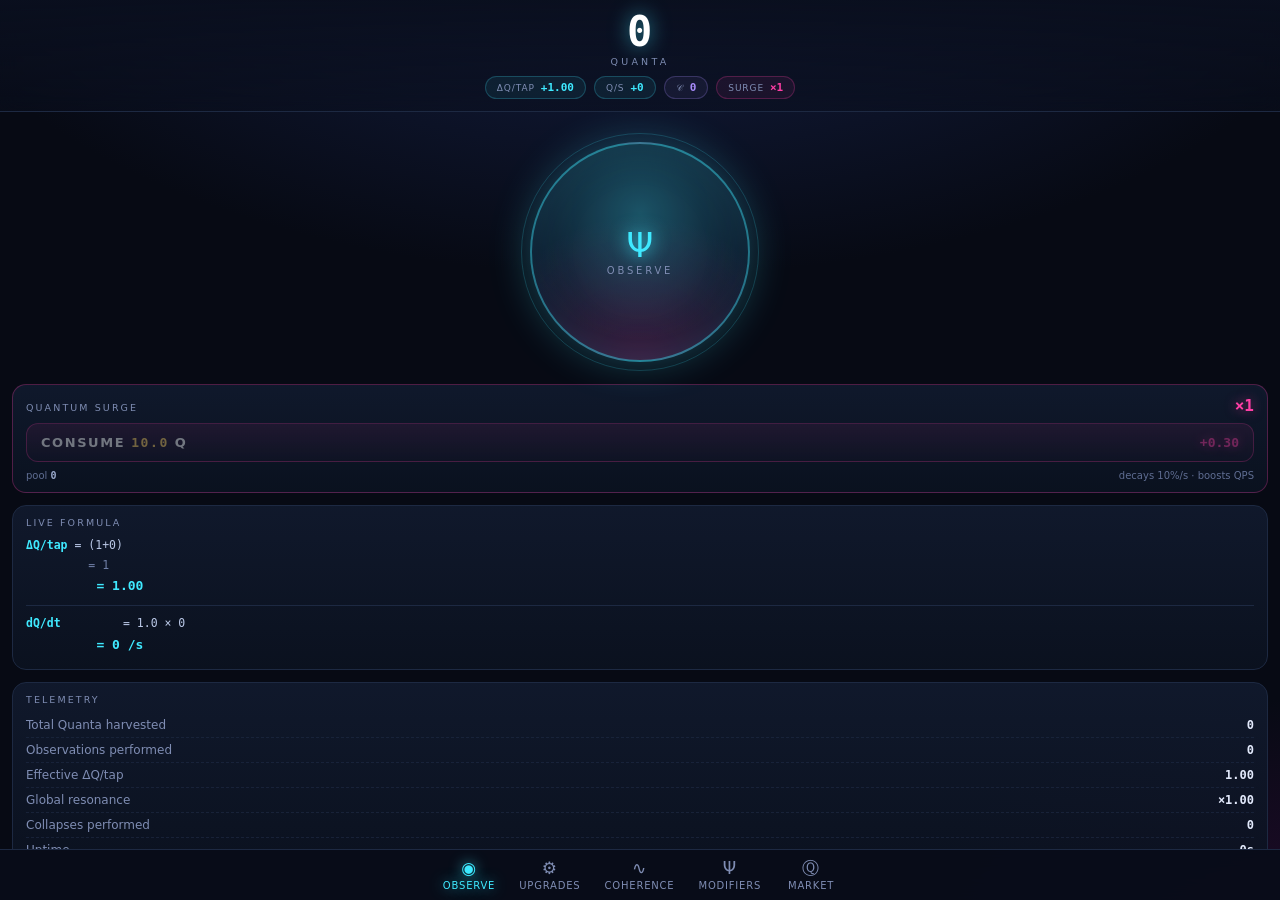
==== commit 7aabbc1c: "update" ====
--- a/index.html
+++ b/index.html
@@ -7,7 +7,56 @@
   <meta name="apple-mobile-web-app-capable" content="yes" />
   <title>QUANTA — Incremental Physics</title>
   <link rel="stylesheet" href="./src/styles/styles.css" />
-  <script type="module" src="./src/main.js"></script>
 </head>
-<body></body>
-</html>+<body>
+    <!-- Required by errorBootstrap.js -->
+    <div id="productionErrorLog"></div>
+
+    <!-- Mount point for embedded mode -->
+    <div id="devtools"></div>
+
+    <!-- Install error listeners before application startup -->
+    <script src="https://twaddler01.github.io/mobile-dev-console/releases/v1.0.1/errorBootstrap.js"></script>
+
+    <script type="module">
+        const debug = false;
+        
+        if (debug) {
+            try {
+                const { DevTools } = await import(
+                    "https://twaddler01.github.io/mobile-dev-console/releases/v1.0.1/DevTools.js"
+                );
+    
+                const devTools = DevTools.mount({
+                    mode: "embedded",
+                    mountPoint: "#devtools",
+                    height: "60dvh",
+                    captureConsole: true,
+                    mirrorToNative: false,
+                    showCopyButtons: false,
+                    allowDragOutsideBounds: true
+                });
+    
+                // Optional: expose the instance to application code.
+                window.devTools = devTools;
+    
+                // Initialize the application after DevTools.
+                await import("./src/main.js");
+            } catch (error) {
+                if (window.devConsole) {
+                    window.devConsole.error(error);
+                } else if (window.showFatalError) {
+                    window.showFatalError(
+                        "Application Startup Failed",
+                        error
+                    );
+                } else {
+                    console.error(error);
+                }
+            }
+        } else {
+            await import("./src/main.js");
+        }
+    </script>
+</body>
+</html>
--- a/src/styles/styles.css
+++ b/src/styles/styles.css
@@ -1,12 +1,17 @@
 :root {
-    --panel: #101728;
-    --line: #1d2942;
+    --quanta: #3fe9ff;
+    --coh: #a78bfa;
+    --surge: #ff3ea5;
+    --entropy: #f97316; /* NEW — disorder */
+    --cost: #ffd166;
+    --good: #4dffa6;
+
     --txt: #e2e9fb;
     --dim: #7f8db3;
-    --cyan: #3fe9ff;
-    --mag: #ff3ea5;
-    --gold: #ffd166;
-    --grn: #4dffa6;
+    --dim2: #5f6d92;
+    --line: #1d2942;
+    --panel: #101728;
+
     --mono: ui-monospace, SFMono-Regular, Menlo, Consolas, monospace;
 }
 
@@ -43,7 +48,7 @@
     padding-top: env(safe-area-inset-top);
 }
 
-/* ================= HUD ================= */
+/* ============ HUD ============ */
 #hud {
     flex: 0 0 auto;
     padding: 10px 14px 12px;
@@ -79,6 +84,7 @@
     margin-top: 9px;
     flex-wrap: wrap;
 }
+
 .pill {
     display: flex;
     align-items: baseline;
@@ -86,15 +92,8 @@
     padding: 4px 11px;
     border-radius: 999px;
     font-size: 11px;
-    background: rgba(63, 233, 255, 0.07);
-    border: 1px solid rgba(63, 233, 255, 0.18);
-}
-.pill.c {
-    background: rgba(255, 62, 165, 0.07);
-    border-color: rgba(255, 62, 165, 0.22);
-}
-.pill.c .v {
-    color: var(--mag);
+    background: rgba(255, 255, 255, 0.04);
+    border: 1px solid var(--line);
 }
 .pill .k {
     font-size: 9px;
@@ -104,10 +103,45 @@
 .pill .v {
     font-family: var(--mono);
     font-weight: 600;
-    color: var(--cyan);
-}
-
-/* ================= VIEWS ================= */
+    color: var(--txt);
+}
+
+.pill.q {
+    background: rgba(63, 233, 255, 0.07);
+    border-color: rgba(63, 233, 255, 0.22);
+}
+.pill.q .v {
+    color: var(--quanta);
+}
+.pill.c {
+    background: rgba(167, 139, 250, 0.07);
+    border-color: rgba(167, 139, 250, 0.24);
+}
+.pill.c .v {
+    color: var(--coh);
+}
+.pill.s {
+    background: rgba(255, 62, 165, 0.07);
+    border-color: rgba(255, 62, 165, 0.24);
+}
+.pill.s .v {
+    color: var(--surge);
+}
+
+/* entropy pill — hidden until unlocked */
+.pill.e {
+    display: none;
+    background: rgba(249, 115, 22, 0.08);
+    border-color: rgba(249, 115, 22, 0.28);
+}
+.pill.e.revealed {
+    display: flex;
+}
+.pill.e .v {
+    color: var(--entropy);
+}
+
+/* ============ Views ============ */
 #views {
     flex: 1 1 auto;
     min-height: 0;
@@ -134,7 +168,7 @@
     }
 }
 
-/* ================= TAP ================= */
+/* ============ Tap ============ */
 .tapWrap {
     position: relative;
     display: flex;
@@ -207,8 +241,8 @@
 .tap-glyph {
     font-size: 34px;
     line-height: 1;
-    color: var(--cyan);
-    text-shadow: 0 0 18px var(--cyan);
+    color: var(--quanta);
+    text-shadow: 0 0 18px var(--quanta);
 }
 .tap-text {
     font-size: 10px;
@@ -229,14 +263,17 @@
     font-family: var(--mono);
     font-size: 15px;
     font-weight: 700;
-    color: var(--cyan);
+    color: var(--quanta);
     text-shadow: 0 0 14px currentColor;
     pointer-events: none;
     white-space: nowrap;
     animation: floatUp 0.95s ease-out forwards;
 }
-.floater.c {
-    color: var(--mag);
+.floater.coh {
+    color: var(--coh);
+}
+.floater.surge {
+    color: var(--surge);
 }
 @keyframes floatUp {
     0% {
@@ -252,7 +289,7 @@
     }
 }
 
-/* ================= PANELS ================= */
+/* ============ Panels ============ */
 .panel {
     margin-top: 12px;
     padding: 11px 13px;
@@ -271,6 +308,7 @@
     margin-bottom: 8px;
     text-transform: uppercase;
 }
+
 .formula {
     font-family: var(--mono);
     font-size: 11.5px;
@@ -281,19 +319,36 @@
     padding-bottom: 2px;
 }
 .f-k {
-    color: var(--mag);
-    font-weight: 700;
+    color: var(--quanta);
+    font-weight: 700;
+}
+.f-k.surge {
+    color: var(--surge);
+}
+.f-k.coh {
+    color: var(--coh);
+}
+.f-k.ent {
+    color: var(--entropy);
 }
 .f-dim {
     color: #6f7ea5;
 }
 .f-res {
-    color: var(--cyan);
+    color: var(--quanta);
     font-weight: 700;
     font-size: 13px;
 }
 .f-cap {
-    color: var(--gold);
+    color: var(--cost);
+    font-weight: 700;
+}
+.f-surge {
+    color: var(--surge);
+    font-weight: 700;
+}
+.f-entropy {
+    color: var(--entropy);
     font-weight: 700;
 }
 .f-sep {
@@ -320,7 +375,7 @@
     font-weight: 600;
 }
 
-/* ================= CARDS ================= */
+/* ============ Cards ============ */
 .list {
     display: flex;
     flex-direction: column;
@@ -374,8 +429,8 @@
     font-weight: 650;
 }
 .card-name .sym {
-    color: var(--mag);
-    text-shadow: 0 0 12px rgba(255, 62, 165, 0.8);
+    color: var(--quanta);
+    text-shadow: 0 0 12px rgba(63, 233, 255, 0.7);
 }
 .card-lv {
     font-family: var(--mono);
@@ -394,30 +449,38 @@
     margin-top: 6px;
     font-family: var(--mono);
     font-size: 11.5px;
-    color: var(--cyan);
+    color: var(--quanta);
 }
 .card-cost {
     margin-top: 8px;
     font-family: var(--mono);
     font-size: 13px;
     font-weight: 700;
-    color: var(--gold);
+    color: var(--cost);
 }
 .card.poor .card-cost {
     color: #8a6a2a;
 }
-.card.mag.can {
-    border-color: rgba(255, 62, 165, 0.5);
-    box-shadow: 0 0 20px rgba(255, 62, 165, 0.14);
-}
-.card.mag .card-effect {
-    color: var(--mag);
-}
-.card.mag .card-cost {
-    color: var(--mag);
-}
-
-/* ================= WAVE ================= */
+
+.card.coh.can {
+    border-color: rgba(167, 139, 250, 0.5);
+    box-shadow: 0 0 20px rgba(167, 139, 250, 0.15);
+}
+.card.coh .card-name .sym {
+    color: var(--coh);
+    text-shadow: 0 0 12px rgba(167, 139, 250, 0.7);
+}
+.card.coh .card-effect {
+    color: var(--coh);
+}
+.card.coh .card-cost {
+    color: var(--coh);
+}
+.card.coh.poor .card-cost {
+    color: #5d4a8c;
+}
+
+/* ============ Coherence panel ============ */
 .wave-wrap {
     position: relative;
 }
@@ -429,7 +492,7 @@
     background:
         radial-gradient(
             120% 140% at 50% 130%,
-            rgba(63, 233, 255, 0.09),
+            rgba(167, 139, 250, 0.1),
             transparent 70%
         ),
         #070c18;
@@ -450,10 +513,10 @@
     font-family: var(--mono);
     font-size: 16px;
     font-weight: 700;
-    color: var(--cyan);
+    color: var(--coh);
 }
 .wq-val.hot {
-    color: var(--grn);
+    color: var(--good);
     text-shadow: 0 0 14px rgba(77, 255, 166, 0.8);
 }
 
@@ -462,11 +525,11 @@
     margin-top: 12px;
     padding: 11px 14px 12px;
     border-radius: 14px;
-    border: 1px solid rgba(63, 233, 255, 0.35);
+    border: 1px solid rgba(167, 139, 250, 0.4);
     background: linear-gradient(
         180deg,
-        rgba(63, 233, 255, 0.15),
-        rgba(63, 233, 255, 0.03)
+        rgba(167, 139, 250, 0.16),
+        rgba(167, 139, 250, 0.03)
     );
     color: #fff;
     font-family: inherit;
@@ -501,7 +564,7 @@
     font-family: var(--mono);
     font-size: 15px;
     font-weight: 700;
-    color: var(--mag);
+    color: var(--coh);
     grid-column: 2;
     grid-row: 1;
 }
@@ -509,15 +572,181 @@
     grid-column: 1/-1;
     font-family: var(--mono);
     font-size: 11px;
-    color: var(--gold);
+    color: var(--cost);
     margin-top: 2px;
 }
 
+/* ============ Surge panel ============ */
+.surge-panel {
+    border-color: rgba(255, 62, 165, 0.28);
+}
+.surge-panel.active {
+    border-color: rgba(255, 62, 165, 0.6);
+    animation: surgeGlow 2s ease-in-out infinite;
+}
+@keyframes surgeGlow {
+    0%,
+    100% {
+        box-shadow: 0 0 14px rgba(255, 62, 165, 0.1);
+    }
+    50% {
+        box-shadow: 0 0 28px rgba(255, 62, 165, 0.3);
+    }
+}
+.surge-title-row {
+    display: flex;
+    justify-content: space-between;
+    align-items: baseline;
+    margin-bottom: 8px;
+}
+.surge-mult {
+    font-family: var(--mono);
+    font-size: 16px;
+    font-weight: 700;
+    color: var(--surge);
+    text-shadow: 0 0 12px rgba(255, 62, 165, 0.6);
+}
+.consume-btn {
+    width: 100%;
+    padding: 11px 14px;
+    border-radius: 12px;
+    border: 1px solid rgba(255, 62, 165, 0.5);
+    background: linear-gradient(
+        180deg,
+        rgba(255, 62, 165, 0.18),
+        rgba(255, 62, 165, 0.04)
+    );
+    color: #fff;
+    font-family: inherit;
+    cursor: pointer;
+    display: flex;
+    justify-content: space-between;
+    align-items: center;
+    gap: 10px;
+    touch-action: manipulation;
+    transition:
+        transform 0.07s,
+        border-color 0.15s,
+        box-shadow 0.15s;
+}
+.consume-btn:active {
+    transform: scale(0.985);
+}
+.consume-btn.poor {
+    opacity: 0.42;
+}
+.consume-label {
+    font-size: 13px;
+    font-weight: 700;
+    letter-spacing: 0.12em;
+}
+.consume-label b {
+    font-family: var(--mono);
+    color: var(--cost);
+    font-weight: 700;
+}
+.consume-gain {
+    font-family: var(--mono);
+    font-size: 13px;
+    font-weight: 700;
+    color: var(--surge);
+    text-shadow: 0 0 10px rgba(255, 62, 165, 0.6);
+}
+.surge-meta {
+    margin-top: 8px;
+    font-size: 10px;
+    color: var(--dim2);
+    display: flex;
+    justify-content: space-between;
+}
+.surge-meta b {
+    font-family: var(--mono);
+    color: #9aa9cc;
+}
+
+/* ============ Entropy panel ============ */
+.entropy-panel {
+    border-color: rgba(249, 115, 22, 0.28);
+}
+.entropy-headline {
+    display: flex;
+    justify-content: space-between;
+    align-items: baseline;
+    margin-bottom: 6px;
+}
+.entropy-val {
+    font-family: var(--mono);
+    font-size: 26px;
+    font-weight: 700;
+    color: var(--entropy);
+    text-shadow: 0 0 16px rgba(249, 115, 22, 0.55);
+}
+.entropy-sym {
+    font-size: 12px;
+    letter-spacing: 0.16em;
+    color: var(--dim);
+    margin-left: 4px;
+}
+.entropy-meta {
+    display: flex;
+    justify-content: space-between;
+    gap: 8px;
+    margin-top: 6px;
+    font-family: var(--mono);
+    font-size: 11px;
+}
+.entropy-meta .k {
+    color: var(--dim);
+}
+.entropy-meta .v {
+    color: var(--entropy);
+    font-weight: 700;
+}
+
+.milestone {
+    display: grid;
+    grid-template-columns: 22px 1fr auto;
+    align-items: center;
+    gap: 8px;
+    padding: 8px 2px;
+    border-bottom: 1px dashed rgba(29, 41, 66, 0.7);
+    font-size: 12px;
+}
+.milestone:last-child {
+    border-bottom: 0;
+}
+.milestone .dot {
+    width: 12px;
+    height: 12px;
+    border-radius: 50%;
+    border: 1.5px solid rgba(249, 115, 22, 0.35);
+    background: transparent;
+}
+.milestone.done .dot {
+    background: var(--entropy);
+    box-shadow: 0 0 10px rgba(249, 115, 22, 0.7);
+}
+.milestone .label {
+    color: var(--dim);
+}
+.milestone.done .label {
+    color: var(--txt);
+}
+.milestone .at {
+    font-family: var(--mono);
+    font-size: 11px;
+    color: var(--dim2);
+}
+.milestone.done .at {
+    color: var(--entropy);
+}
+
+/* ============ Misc ============ */
 .hint {
     margin: 14px 2px 0;
     font-size: 10.5px;
     line-height: 1.5;
-    color: #5f6d92;
+    color: var(--dim2);
     text-align: center;
 }
 .ghost {
@@ -527,7 +756,7 @@
     border-radius: 999px;
     border: 1px solid var(--line);
     background: transparent;
-    color: #5f6d92;
+    color: var(--dim2);
     font-family: inherit;
     font-size: 11px;
     letter-spacing: 0.06em;
@@ -535,26 +764,48 @@
 }
 .ghost:active {
     background: rgba(255, 62, 165, 0.1);
-    color: var(--mag);
-}
-
-/* ================= TABS ================= */
-#tabs {
+    color: var(--surge);
+}
+
+/* ============ Tabs ============ */
+#tabs-wrap {
     flex: 0 0 auto;
-    display: flex;
+    position: relative;
     border-top: 1px solid var(--line);
     background: rgba(9, 13, 25, 0.96);
     backdrop-filter: blur(12px);
     -webkit-backdrop-filter: blur(12px);
     padding-bottom: env(safe-area-inset-bottom);
 }
+
+#tabs {
+    display: flex;
+    overflow-x: auto;
+    overflow-y: hidden;
+    scrollbar-width: none;
+    -ms-overflow-style: none;
+    -webkit-overflow-scrolling: touch;
+    padding: 0 4px;
+    justify-content: flex-start;
+    overscroll-behavior-x: contain;
+}
+#tabs::-webkit-scrollbar {
+    display: none;
+}
+/* When all tabs fit, center them and drop the gutter. */
+#tabs.fits {
+    justify-content: center;
+    padding: 0;
+}
+
 .tab {
-    flex: 1;
+    flex: 0 0 auto;
+    min-width: 76px;
     display: flex;
     flex-direction: column;
     align-items: center;
     gap: 3px;
-    padding: 9px 0 8px;
+    padding: 10px 12px 9px;
     border: 0;
     background: none;
     color: var(--dim);
@@ -563,17 +814,80 @@
     letter-spacing: 0.08em;
     cursor: pointer;
     transition: color 0.15s;
+    white-space: nowrap;
 }
 .tab .ic {
     font-size: 17px;
     line-height: 1;
 }
 .tab.active {
-    color: var(--cyan);
+    color: var(--quanta);
     text-shadow: 0 0 14px rgba(63, 233, 255, 0.75);
 }
 
-/* ================= TOAST ================= */
+/* entropy tab — hidden until unlocked */
+.tab.entropy-tab {
+    display: none;
+}
+.tab.entropy-tab.revealed {
+    display: flex;
+}
+.tab.entropy-tab.active {
+    color: var(--entropy);
+    text-shadow: 0 0 14px rgba(249, 115, 22, 0.75);
+}
+
+/* Scroll-edge fades + chevrons — only visible while there is overflow
+   on that side. */
+.nav-fade {
+    position: absolute;
+    top: 0;
+    bottom: env(safe-area-inset-bottom);
+    width: 32px;
+    pointer-events: none;
+    opacity: 0;
+    transition: opacity 0.18s ease;
+    z-index: 2;
+}
+.nav-fade.left {
+    left: 0;
+    background: linear-gradient(
+        to right,
+        rgba(9, 13, 25, 0.98) 30%,
+        rgba(9, 13, 25, 0) 100%
+    );
+}
+.nav-fade.right {
+    right: 0;
+    background: linear-gradient(
+        to left,
+        rgba(9, 13, 25, 0.98) 30%,
+        rgba(9, 13, 25, 0) 100%
+    );
+}
+.nav-fade::after {
+    content: "";
+    position: absolute;
+    top: 50%;
+    width: 7px;
+    height: 7px;
+    border-style: solid;
+    border-color: rgba(63, 233, 255, 0.55);
+    border-width: 0 1.5px 1.5px 0;
+}
+.nav-fade.left::after {
+    left: 10px;
+    transform: translateY(-50%) rotate(135deg);
+}
+.nav-fade.right::after {
+    right: 10px;
+    transform: translateY(-50%) rotate(-45deg);
+}
+.nav-fade.visible {
+    opacity: 1;
+}
+
+/* ============ Toast ============ */
 #toast {
     position: fixed;
     left: 50%;
@@ -584,7 +898,7 @@
     border-radius: 999px;
     border: 1px solid rgba(63, 233, 255, 0.35);
     background: rgba(20, 30, 50, 0.97);
-    color: var(--cyan);
+    color: var(--quanta);
     font-family: var(--mono);
     font-size: 11.5px;
     text-align: center;
@@ -599,3 +913,154 @@
     opacity: 1;
     transform: translate(-50%, 0);
 }
+
+/* Feature formula lines in the Live Formula panel */
+.f-feature {
+    color: var(--quanta);
+    font-weight: 700;
+    font-family: var(--mono);
+    font-size: 11.5px;
+}
+.f-feature.coh {
+    color: var(--coh);
+}
+
+/* ============ Market ============ */
+:root {
+    --market: #4ade80;
+}
+
+.exchange-panel {
+    border-color: rgba(74, 222, 128, 0.28);
+}
+
+.exchange-chart-wrap {
+    position: relative;
+}
+#marketCanvas {
+    display: block;
+    width: 100%;
+    height: 120px;
+    border-radius: 10px;
+    background:
+        radial-gradient(
+            120% 140% at 50% 130%,
+            rgba(74, 222, 128, 0.1),
+            transparent 70%
+        ),
+        #070c18;
+    border: 1px solid var(--line);
+}
+
+.exchange-readout {
+    display: flex;
+    justify-content: space-between;
+    align-items: baseline;
+    margin-top: 10px;
+    padding-bottom: 10px;
+    border-bottom: 1px dashed rgba(29, 41, 66, 0.7);
+}
+.exchange-price {
+    font-family: var(--mono);
+    font-size: 24px;
+    font-weight: 700;
+    color: var(--market);
+    text-shadow: 0 0 16px rgba(74, 222, 128, 0.55);
+}
+.exchange-holdings {
+    font-family: var(--mono);
+    font-size: 14px;
+    font-weight: 600;
+    color: var(--txt);
+}
+
+.exchange-buttons {
+    margin-top: 10px;
+    display: flex;
+    flex-direction: column;
+    gap: 8px;
+}
+.exchange-row {
+    display: grid;
+    grid-template-columns: 1fr 1fr;
+    gap: 8px;
+}
+.exchange-btn {
+    padding: 10px 8px;
+    border-radius: 10px;
+    border: 1px solid var(--line);
+    background: linear-gradient(180deg, #142033, #0b1220);
+    color: var(--txt);
+    font-family: inherit;
+    font-size: 13px;
+    font-weight: 700;
+    letter-spacing: 0.05em;
+    cursor: pointer;
+    text-align: center;
+    transition:
+        transform 0.07s,
+        border-color 0.15s,
+        box-shadow 0.15s;
+    touch-action: manipulation;
+}
+.exchange-btn:active {
+    transform: scale(0.985);
+}
+.exchange-btn .amount {
+    display: block;
+    font-family: var(--mono);
+    font-size: 11px;
+    font-weight: 600;
+    color: var(--dim);
+    margin-top: 3px;
+    letter-spacing: 0;
+}
+.exchange-btn.buy {
+    border-color: rgba(74, 222, 128, 0.4);
+}
+.exchange-btn.buy.can {
+    border-color: rgba(74, 222, 128, 0.8);
+    box-shadow: 0 0 16px rgba(74, 222, 128, 0.2);
+}
+.exchange-btn.buy.can .amount {
+    color: var(--market);
+}
+.exchange-btn.sell {
+    border-color: rgba(255, 209, 102, 0.4);
+}
+.exchange-btn.sell.can {
+    border-color: rgba(255, 209, 102, 0.8);
+    box-shadow: 0 0 16px rgba(255, 209, 102, 0.2);
+}
+.exchange-btn.sell.can .amount {
+    color: var(--cost);
+}
+.exchange-btn.poor {
+    opacity: 0.4;
+}
+
+/* exchange pill in the HUD — hidden until first market visit */
+.pill.ex {
+    display: none;
+    background: rgba(74, 222, 128, 0.08);
+    border-color: rgba(74, 222, 128, 0.28);
+}
+.pill.ex.revealed {
+    display: flex;
+}
+.pill.ex .v {
+    color: var(--market);
+}
+
+/* floater colors used by the exchange */
+.floater.market {
+    color: var(--market);
+}
+.floater.gold {
+    color: var(--cost);
+}
+
+/* feature accent support in the formula panel */
+.f-feature.market {
+    color: var(--market);
+}
